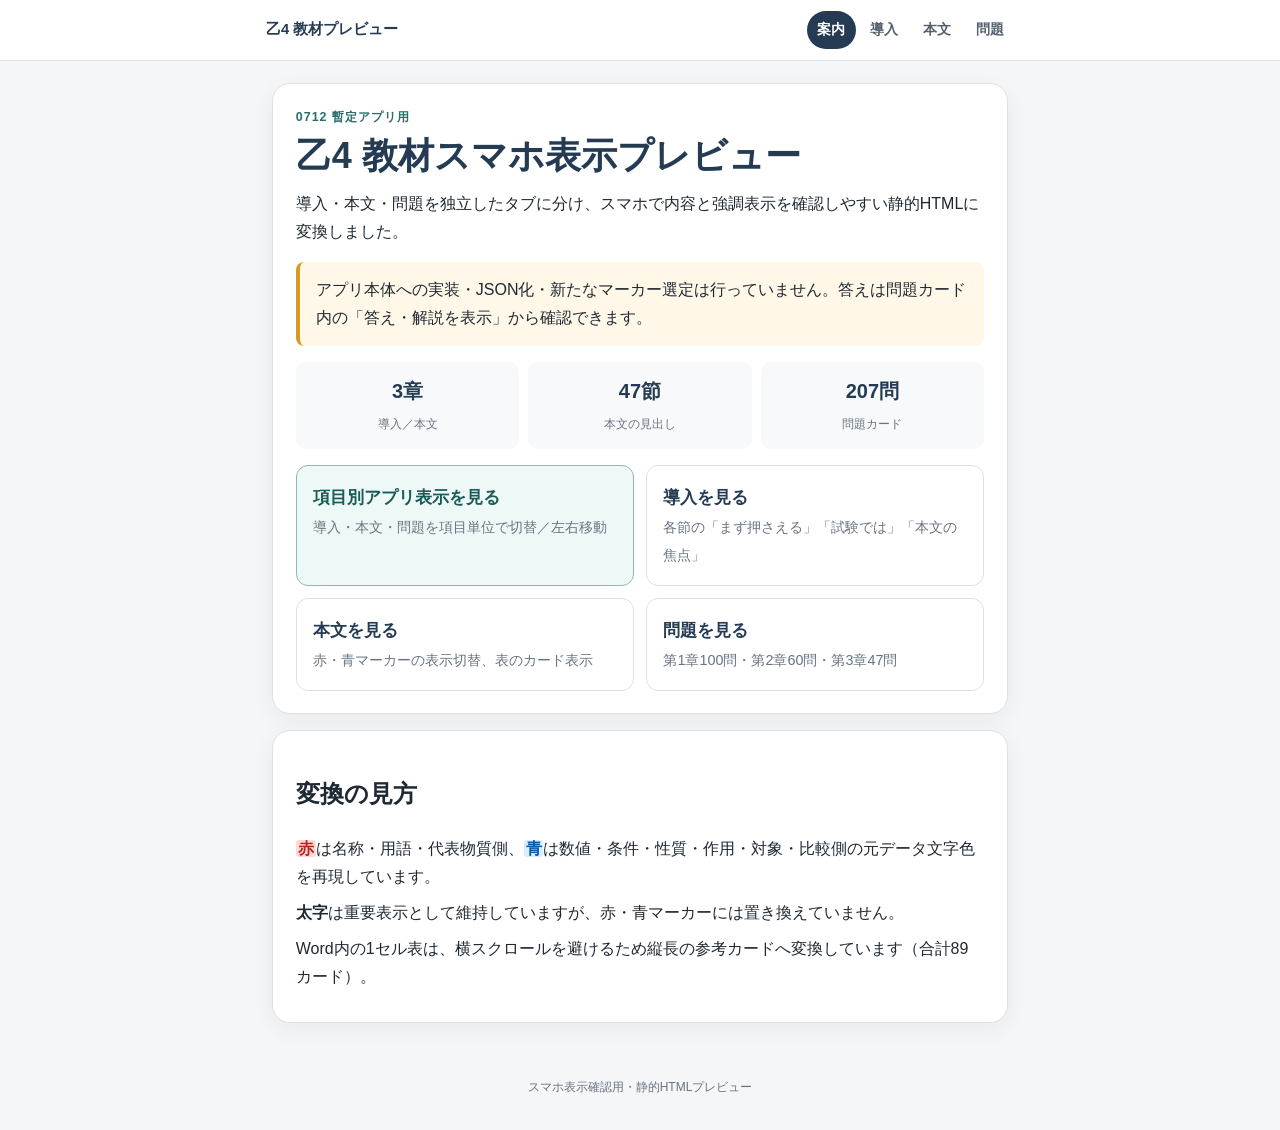
==== index.html @ a7a2499e "0713new2" ====
<!doctype html>
<html lang="ja"><head><meta charset="utf-8"><meta name="viewport" content="width=device-width, initial-scale=1">
<meta name="description" content="乙4暗記アプリ用教材のスマホ表示確認用静的HTML">
<title>乙4教材スマホ表示プレビュー</title><link rel="stylesheet" href="assets/style.css"></head>
<body><header class="site-header" id="page-top">
      <div class="header-inner">
        <a class="brand" href="index.html">乙4 教材プレビュー</a>
        <nav aria-label="ページ切替">
          <a href="index.html" class="active">案内</a><a href="intro.html">導入</a><a href="text.html">本文</a><a href="questions.html">問題</a></nav>
      </div>
    </header><main class="page"><section class="hero">
      <p class="eyebrow">0712 暫定アプリ用</p><h1>乙4 教材スマホ表示プレビュー</h1>
      <p>導入・本文・問題を独立したタブに分け、スマホで内容と強調表示を確認しやすい静的HTMLに変換しました。</p>
      <div class="notice">アプリ本体への実装・JSON化・新たなマーカー選定は行っていません。答えは問題カード内の「答え・解説を表示」から確認できます。</div>
      <div class="summary-grid"><div class="summary"><b>3章</b><span>導入／本文</span></div><div class="summary"><b>47節</b><span>本文の見出し</span></div><div class="summary"><b>207問</b><span>問題カード</span></div></div>
      <div class="link-grid"><a href="app.html" class="page-link page-link-primary"><strong>項目別アプリ表示を見る</strong><span>導入・本文・問題を項目単位で切替／左右移動</span></a><a href="intro.html" class="page-link"><strong>導入を見る</strong><span>各節の「まず押さえる」「試験では」「本文の焦点」</span></a><a href="text.html" class="page-link"><strong>本文を見る</strong><span>赤・青マーカーの表示切替、表のカード表示</span></a><a href="questions.html" class="page-link"><strong>問題を見る</strong><span>第1章100問・第2章60問・第3章47問</span></a></div>
    </section>
    <section class="hero"><h2>変換の見方</h2><p><span class="marker-red">赤</span>は名称・用語・代表物質側、<span class="marker-blue">青</span>は数値・条件・性質・作用・対象・比較側の元データ文字色を再現しています。</p><p><strong>太字</strong>は重要表示として維持していますが、赤・青マーカーには置き換えていません。</p><p>Word内の1セル表は、横スクロールを避けるため縦長の参考カードへ変換しています（合計89カード）。</p></section></main>
<footer class="site-footer">スマホ表示確認用・静的HTMLプレビュー</footer>
<script>
document.querySelectorAll('[data-marker]').forEach(function(button){
  button.addEventListener('click', function(){
    var kind = button.dataset.marker;
    var hidden = document.body.classList.toggle('hide-' + kind);
    button.setAttribute('aria-pressed', String(!hidden));
    button.textContent = (kind === 'red' ? '赤マーカー ' : '青マーカー ') + (hidden ? 'OFF' : 'ON');
  });
});
</script></body></html>
---- assets/style.css ----
:root{--ink:#1f2933;--muted:#687482;--line:#dce2e8;--paper:#fff;--canvas:#f4f6f8;--navy:#243b53;--teal:#2a6f6b;--soft-blue:#eef5fb;--soft-amber:#fff8e8;--red:#b3261e;--blue:#0759a6}
*{box-sizing:border-box}html{scroll-behavior:smooth}body{margin:0;background:var(--canvas);color:var(--ink);font-family:-apple-system,BlinkMacSystemFont,"Segoe UI","Noto Sans JP","Hiragino Kaku Gothic ProN",Meiryo,sans-serif;font-size:16px;line-height:1.75;overflow-wrap:anywhere}
a{color:#235b86}.site-header{position:sticky;top:0;z-index:20;background:rgba(255,255,255,.96);border-bottom:1px solid var(--line);backdrop-filter:blur(8px)}.header-inner{max-width:780px;margin:auto;padding:.7rem 1rem;display:flex;align-items:center;justify-content:space-between;gap:.75rem}.brand{color:var(--navy);font-weight:800;text-decoration:none;font-size:.92rem}.site-header nav{display:flex;gap:.25rem}.site-header nav a{padding:.42rem .65rem;border-radius:999px;text-decoration:none;color:#52606d;font-size:.86rem;font-weight:700}.site-header nav a.active{background:var(--navy);color:white}
.page{width:min(100%,780px);margin:auto;padding:1rem}.hero,.chapter{background:var(--paper);border:1px solid var(--line);border-radius:18px;box-shadow:0 6px 22px rgba(31,41,51,.06)}.hero{padding:1.4rem;margin-bottom:1rem}.hero h1{font-size:clamp(1.55rem,6vw,2.25rem);line-height:1.25;margin:.25rem 0 .75rem;color:var(--navy)}.hero p{margin:.5rem 0}.eyebrow{margin:0!important;color:var(--teal);font-size:.78rem;font-weight:800;letter-spacing:.08em}.notice{padding:.9rem 1rem;background:var(--soft-amber);border-left:4px solid #d89b21;border-radius:8px;margin:1rem 0}.link-grid{display:grid;gap:.8rem;margin-top:1rem}.page-link{display:block;padding:1rem;border:1px solid var(--line);border-radius:12px;text-decoration:none;background:white;color:var(--ink)}.page-link strong{display:block;color:var(--navy);font-size:1.08rem}.page-link span{color:var(--muted);font-size:.9rem}.summary-grid{display:grid;grid-template-columns:repeat(3,1fr);gap:.55rem;margin-top:1rem}.summary{padding:.75rem .4rem;text-align:center;background:#f7f9fb;border-radius:10px}.summary b{display:block;font-size:1.25rem;color:var(--navy)}.summary span{font-size:.76rem;color:var(--muted)}
.jump-nav,.marker-controls{width:min(100%,780px);margin:.75rem auto 0;padding:0 1rem;display:flex;gap:.5rem;overflow-x:auto;scrollbar-width:none}.jump-nav a,.marker-controls button{flex:0 0 auto;background:white;border:1px solid var(--line);border-radius:999px;padding:.5rem .75rem;color:var(--navy);font:inherit;font-size:.85rem;font-weight:700;text-decoration:none}.marker-controls button{cursor:pointer}.chapter{padding:1.05rem;margin-bottom:1rem}.chapter-header{padding:.35rem .2rem 1rem;border-bottom:1px solid var(--line)}.chapter-header h2{font-size:1.35rem;line-height:1.35;margin:.25rem 0;color:var(--navy)}.source-note{color:var(--muted);font-size:.76rem;margin:.35rem 0 0}.chapter-subtitle{font-size:.84rem;color:var(--muted);margin:.7rem .2rem}.lesson-section,.question-section{padding-top:.35rem;scroll-margin-top:8.5rem}.lesson-section h3,.question-section>h3{font-size:1.16rem;line-height:1.45;color:var(--navy);margin:1.25rem 0 .7rem;padding-bottom:.45rem;border-bottom:2px solid #d9e6ef}.panel-label{display:inline-block;margin:0 0 .4rem!important;font-size:.75rem;font-weight:800;color:var(--teal);letter-spacing:.08em}.body-label{margin-top:.85rem!important}.intro-panel{background:var(--soft-blue);border-left:4px solid #7ba6c7;border-radius:10px;padding:.9rem 1rem;margin:.65rem 0}.intro-line{margin:.45rem 0}.body-paragraph{margin:.7rem 0}.key-points{padding-left:1.25rem;margin:.45rem 0 1rem}.key-points li{margin:.48rem 0;padding-left:.15rem}.reference-card{border:1px solid var(--line);border-radius:12px;background:#fbfcfd;padding:.8rem .95rem;margin:.7rem 0}.reference-card p{margin:.32rem 0}.reference-card p+p{padding-top:.35rem;border-top:1px dashed #dfe5ea}.marker-red{background:#ffd9d6;color:var(--red);font-weight:750;padding:0 .12em;border-radius:3px}.marker-blue{background:#dcecff;color:var(--blue);font-weight:750;padding:0 .12em;border-radius:3px}.hide-red .marker-red,.hide-blue .marker-blue{color:transparent;background:#c9ced4;border-radius:3px;user-select:none}.ink-teal{color:var(--teal)}.ink-navy{color:var(--navy)}.ink-muted{color:var(--muted)}
.question-card{border:1px solid var(--line);border-radius:14px;padding:1rem;margin:.8rem 0;background:#fff;scroll-margin-top:6rem}.question-label,.answer-label,.explanation-label{display:inline-block;font-size:.75rem;font-weight:800;letter-spacing:.08em}.question-label{color:var(--teal)}.question-text{font-weight:700;line-height:1.65;margin:.35rem 0 .7rem}.choices{padding-left:1.7rem;margin:.6rem 0}.choices li{padding:.32rem 0 .32rem .15rem}.answer-panel{margin-top:.8rem;border-top:1px solid var(--line);padding-top:.7rem}.answer-panel summary{cursor:pointer;color:#235b86;font-weight:800;padding:.35rem 0;list-style-position:inside}.answer-content{margin-top:.6rem;padding:.85rem;background:#f7f9fb;border-radius:10px}.answer-label{color:#226b3a}.explanation-label{color:#75530b;margin-top:.55rem}.answer-content p{margin:.25rem 0 .65rem}.answer-text{font-size:1.08rem;font-weight:800}.supplement{color:var(--muted)}.back-top{display:block;text-align:right;margin:1rem .25rem 0;font-size:.82rem}.site-footer{text-align:center;color:var(--muted);font-size:.75rem;padding:1rem 1rem 2rem}
@media(min-width:600px){.page{padding:1.4rem}.chapter{padding:1.5rem}.link-grid{grid-template-columns:1fr 1fr}.chapter-header h2{font-size:1.55rem}}
@media(max-width:520px){.header-inner{align-items:stretch;flex-direction:column;gap:.35rem}.brand{text-align:center}.site-header nav{justify-content:center}.site-header nav a{flex:1;text-align:center;padding:.38rem .25rem}}
@media(max-width:390px){body{font-size:15px}.brand{font-size:.82rem}.site-header nav a{padding:.4rem .52rem}.summary-grid{grid-template-columns:1fr}.summary{display:flex;align-items:center;justify-content:center;gap:.5rem}.summary b{font-size:1rem}.chapter{padding:.9rem}.page{padding:.75rem}}
@media print{.site-header,.jump-nav,.marker-controls,.site-footer,.back-top{display:none}.page{width:100%;max-width:none}.chapter{box-shadow:none;break-after:page}}

/* 項目別アプリ表示 */
.page-link-primary{border-color:#8fb8b4;background:#eef8f6}.page-link-primary strong{color:#185c57}
.item-app-body{padding-bottom:6.2rem}.app-header{position:sticky;top:0;z-index:30;background:rgba(255,255,255,.97);border-bottom:1px solid var(--line);backdrop-filter:blur(8px)}.app-header-row{width:min(100%,780px);margin:auto;padding:.65rem 1rem .45rem;display:grid;grid-template-columns:1fr auto 1fr;align-items:center}.app-header-row>strong{font-size:.92rem;color:var(--navy);text-align:center}.app-home{font-size:.86rem;font-weight:700;text-decoration:none}.app-spacer{display:block}.item-picker-row{width:min(100%,780px);margin:auto;padding:0 1rem .55rem;display:grid;grid-template-columns:auto 1fr;align-items:center;gap:.55rem}.item-picker-row label{font-size:.76rem;font-weight:800;color:var(--muted)}.item-picker-row select{width:100%;min-width:0;padding:.48rem 2rem .48rem .7rem;border:1px solid var(--line);border-radius:9px;background:white;color:var(--ink);font:inherit;font-size:.86rem}.content-tabs{width:min(100%,780px);margin:auto;padding:0 1rem;display:grid;grid-template-columns:repeat(3,1fr);gap:.35rem}.content-tabs button{border:0;border-bottom:3px solid transparent;background:transparent;padding:.55rem .3rem;color:var(--muted);font:inherit;font-weight:800}.content-tabs button[aria-selected="true"]{border-bottom-color:var(--teal);color:var(--teal)}.app-marker-controls{margin-top:.6rem}.item-app{width:min(100%,780px);margin:auto;padding:.75rem 1rem;touch-action:pan-y}.item-screen{background:white;border:1px solid var(--line);border-radius:16px;box-shadow:0 6px 22px rgba(31,41,51,.06);padding:1rem}.item-screen[hidden],.item-panel[hidden]{display:none}.item-heading{border-bottom:1px solid var(--line);padding-bottom:.7rem;margin-bottom:.85rem}.item-heading h1{font-size:1.35rem;line-height:1.4;color:var(--navy);margin:.18rem 0}.item-chapter{font-size:.76rem;font-weight:750;color:var(--teal);margin:0}.item-panel>.intro-panel{margin:0}.item-panel[data-panel="body"]>.body-label{margin-top:0!important}.item-panel[data-panel="questions"]>.question-card:first-child{margin-top:0}.item-panel[data-panel="questions"]>.question-card:last-child{margin-bottom:0}.item-pager{position:fixed;z-index:35;left:50%;bottom:0;transform:translateX(-50%);width:min(100%,780px);display:grid;grid-template-columns:1fr auto 1fr;align-items:stretch;gap:.45rem;padding:.55rem max(1rem,env(safe-area-inset-right)) calc(.55rem + env(safe-area-inset-bottom)) max(1rem,env(safe-area-inset-left));background:rgba(255,255,255,.98);border-top:1px solid var(--line);box-shadow:0 -5px 18px rgba(31,41,51,.08)}.item-pager button{min-width:0;border:1px solid var(--line);border-radius:10px;background:white;color:var(--navy);padding:.5rem .55rem;display:flex;align-items:center;gap:.45rem;font:inherit;text-align:left}.item-pager button:last-child{text-align:right;justify-content:flex-end}.item-pager button:disabled{opacity:.38}.item-pager button span:nth-child(2),.item-pager button span:first-child:not(:last-child){min-width:0}.item-pager small,.item-pager b{display:block}.item-pager small{font-size:.65rem;color:var(--muted)}.item-pager b{font-size:.74rem;white-space:nowrap;overflow:hidden;text-overflow:ellipsis;max-width:13rem}.global-progress{align-self:center;font-size:.72rem;font-weight:800;color:var(--muted);white-space:nowrap}
@media(max-width:390px){.item-app{padding:.6rem .7rem}.item-screen{padding:.85rem}.item-heading h1{font-size:1.2rem}.item-pager{padding-left:.7rem;padding-right:.7rem}.item-pager b{max-width:8rem}.app-header-row,.item-picker-row,.content-tabs{padding-left:.7rem;padding-right:.7rem}}
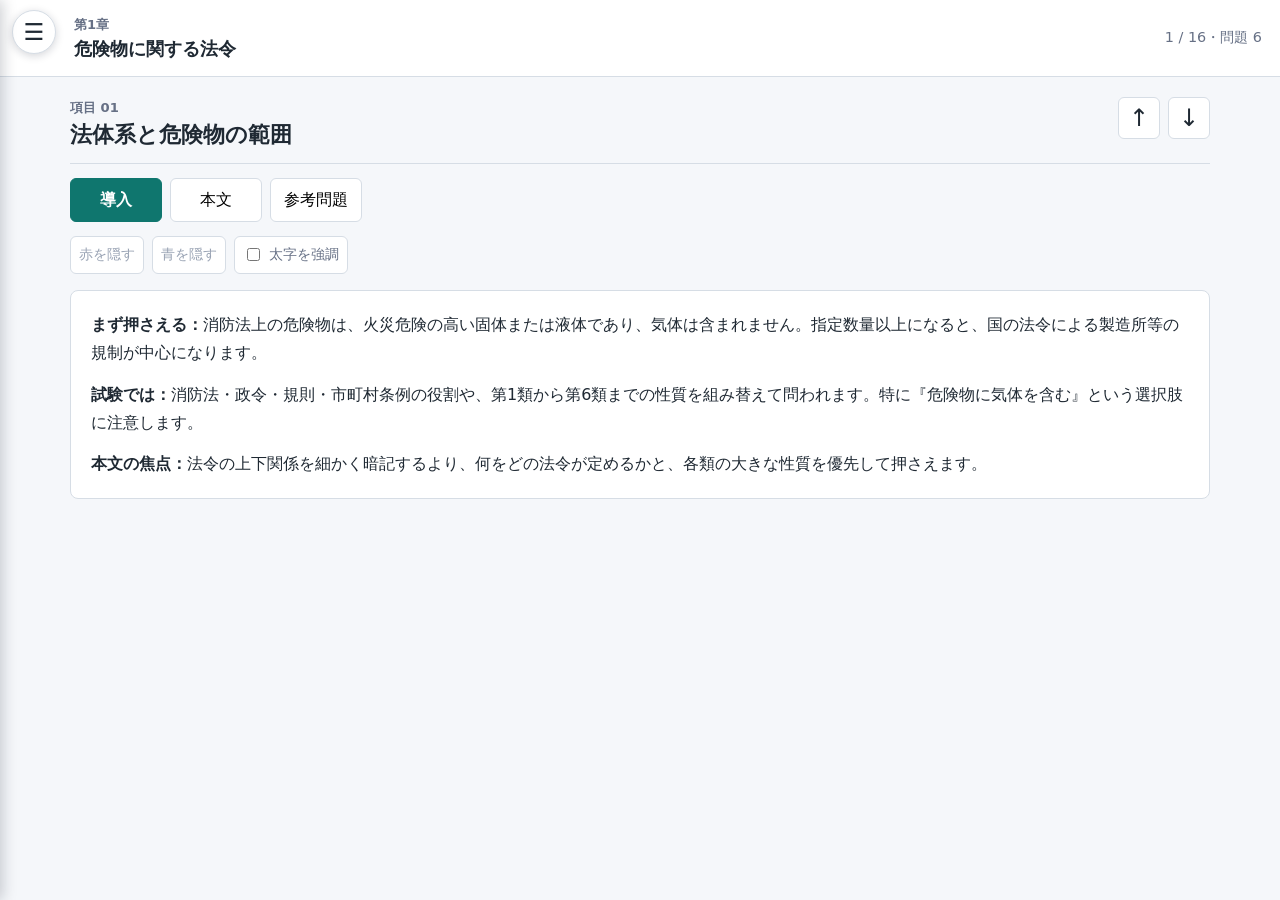
==== commit 461a069f: "0713new3" ====
--- a/index.html
+++ b/index.html
@@ -1,29 +1,67 @@
 <!doctype html>
-<html lang="ja"><head><meta charset="utf-8"><meta name="viewport" content="width=device-width, initial-scale=1">
-<meta name="description" content="乙4暗記アプリ用教材のスマホ表示確認用静的HTML">
-<title>乙4教材スマホ表示プレビュー</title><link rel="stylesheet" href="assets/style.css"></head>
-<body><header class="site-header" id="page-top">
-      <div class="header-inner">
-        <a class="brand" href="index.html">乙4 教材プレビュー</a>
-        <nav aria-label="ページ切替">
-          <a href="index.html" class="active">案内</a><a href="intro.html">導入</a><a href="text.html">本文</a><a href="questions.html">問題</a></nav>
+<html lang="ja">
+  <head>
+    <meta charset="utf-8" />
+    <meta name="viewport" content="width=device-width, initial-scale=1" />
+    <title>0712暫定アプリ用 統合HTMLプレビュー</title>
+    <link rel="stylesheet" href="style.css" />
+  </head>
+  <body>
+    <button id="menuButton" class="menu-button" type="button" aria-label="メニューを開く" aria-expanded="false">
+      ☰
+    </button>
+
+    <div id="menuOverlay" class="menu-overlay" hidden></div>
+
+    <aside id="sideMenu" class="side-menu" aria-hidden="true">
+      <div class="side-menu-header">
+        <h2>章・項目</h2>
+        <button id="menuCloseButton" type="button" aria-label="メニューを閉じる">×</button>
       </div>
-    </header><main class="page"><section class="hero">
-      <p class="eyebrow">0712 暫定アプリ用</p><h1>乙4 教材スマホ表示プレビュー</h1>
-      <p>導入・本文・問題を独立したタブに分け、スマホで内容と強調表示を確認しやすい静的HTMLに変換しました。</p>
-      <div class="notice">アプリ本体への実装・JSON化・新たなマーカー選定は行っていません。答えは問題カード内の「答え・解説を表示」から確認できます。</div>
-      <div class="summary-grid"><div class="summary"><b>3章</b><span>導入／本文</span></div><div class="summary"><b>47節</b><span>本文の見出し</span></div><div class="summary"><b>207問</b><span>問題カード</span></div></div>
-      <div class="link-grid"><a href="app.html" class="page-link page-link-primary"><strong>項目別アプリ表示を見る</strong><span>導入・本文・問題を項目単位で切替／左右移動</span></a><a href="intro.html" class="page-link"><strong>導入を見る</strong><span>各節の「まず押さえる」「試験では」「本文の焦点」</span></a><a href="text.html" class="page-link"><strong>本文を見る</strong><span>赤・青マーカーの表示切替、表のカード表示</span></a><a href="questions.html" class="page-link"><strong>問題を見る</strong><span>第1章100問・第2章60問・第3章47問</span></a></div>
-    </section>
-    <section class="hero"><h2>変換の見方</h2><p><span class="marker-red">赤</span>は名称・用語・代表物質側、<span class="marker-blue">青</span>は数値・条件・性質・作用・対象・比較側の元データ文字色を再現しています。</p><p><strong>太字</strong>は重要表示として維持していますが、赤・青マーカーには置き換えていません。</p><p>Word内の1セル表は、横スクロールを避けるため縦長の参考カードへ変換しています（合計89カード）。</p></section></main>
-<footer class="site-footer">スマホ表示確認用・静的HTMLプレビュー</footer>
-<script>
-document.querySelectorAll('[data-marker]').forEach(function(button){
-  button.addEventListener('click', function(){
-    var kind = button.dataset.marker;
-    var hidden = document.body.classList.toggle('hide-' + kind);
-    button.setAttribute('aria-pressed', String(!hidden));
-    button.textContent = (kind === 'red' ? '赤マーカー ' : '青マーカー ') + (hidden ? 'OFF' : 'ON');
-  });
-});
-</script></body></html>+      <nav id="chapterItemNav" class="chapter-item-nav" aria-label="章・項目一覧"></nav>
+    </aside>
+
+    <header class="topbar">
+      <div class="title-block">
+        <p class="chapter" id="chapterLabel">章を読み込み中</p>
+        <h1 id="chapterTitle">乙4マーカー</h1>
+      </div>
+      <div class="counter" id="counter"></div>
+    </header>
+
+    <main class="layout">
+      <section class="reader">
+        <div class="reader-head">
+          <div>
+            <p class="item-no" id="itemNo"></p>
+            <h2 id="itemTitle"></h2>
+          </div>
+          <div class="pager">
+            <button type="button" id="prevBtn" title="前の項目" aria-label="前の項目へ">↑</button>
+            <button type="button" id="nextBtn" title="次の項目" aria-label="次の項目へ">↓</button>
+          </div>
+        </div>
+
+        <div class="tabs" role="tablist" aria-label="表示切替">
+          <button type="button" class="active" data-tab="intro">導入</button>
+          <button type="button" data-tab="body">本文</button>
+          <button type="button" data-tab="questions">参考問題</button>
+        </div>
+
+        <div class="tools" aria-label="マーカー操作">
+          <button type="button" id="redMarkerToggle">赤を隠す</button>
+          <button type="button" id="blueMarkerToggle">青を隠す</button>
+          <label><input type="checkbox" id="boostBold" /> 太字を強調</label>
+        </div>
+
+        <article id="content" class="content" aria-live="polite"></article>
+      </section>
+    </main>
+
+    <script src="data/chapters.js"></script>
+    <script src="data/chapter1_law_items.js"></script>
+    <script src="data/chapter2_physics_chemistry_items.js"></script>
+    <script src="data/chapter3_properties_items.js"></script>
+    <script src="script.js"></script>
+  </body>
+</html>
--- a/style.css
+++ b/style.css
@@ -0,0 +1,455 @@
+:root {
+  color-scheme: light;
+  --ink: #1f2933;
+  --muted: #667085;
+  --line: #d6dde5;
+  --soft: #f5f7fa;
+  --paper: #ffffff;
+  --accent: #0f766e;
+  --accent-dark: #0b5d56;
+  --red: #b42318;
+  --blue: #0866a8;
+  --focus: #f6c344;
+}
+
+* {
+  box-sizing: border-box;
+}
+
+body {
+  margin: 0;
+  background: var(--soft);
+  color: var(--ink);
+  font-family: system-ui, -apple-system, BlinkMacSystemFont, "Segoe UI", sans-serif;
+  line-height: 1.75;
+}
+
+body.menu-open {
+  overflow: hidden;
+}
+
+button,
+input {
+  font: inherit;
+}
+
+button {
+  touch-action: manipulation;
+}
+
+.topbar {
+  position: sticky;
+  top: 0;
+  z-index: 5;
+  display: grid;
+  grid-template-columns: minmax(180px, 1fr) auto;
+  gap: 14px;
+  align-items: center;
+  padding: 14px 18px 14px 74px;
+  background: var(--paper);
+  border-bottom: 1px solid var(--line);
+}
+
+.chapter,
+.item-no {
+  margin: 0;
+  color: var(--muted);
+  font-size: 0.82rem;
+  font-weight: 700;
+}
+
+h1,
+h2 {
+  margin: 0;
+  letter-spacing: 0;
+  line-height: 1.35;
+}
+
+h1 {
+  font-size: 1.15rem;
+}
+
+h2 {
+  font-size: 1.35rem;
+}
+
+.tabs button,
+.tools button,
+.tools label {
+  min-height: 38px;
+  border: 1px solid var(--line);
+  border-radius: 6px;
+  background: var(--paper);
+}
+
+.counter {
+  flex: 0 0 auto;
+  color: var(--muted);
+  font-size: 0.9rem;
+  text-align: right;
+}
+
+.layout {
+  max-width: 1180px;
+  margin: 0 auto;
+}
+
+.reader {
+  min-width: 0;
+  padding: 20px;
+}
+
+.menu-button {
+  position: fixed;
+  top: 10px;
+  left: 12px;
+  z-index: 1001;
+  width: 44px;
+  height: 44px;
+  border: 1px solid var(--line);
+  border-radius: 999px;
+  background: var(--paper);
+  box-shadow: 0 2px 8px rgba(15, 23, 42, 0.18);
+  color: var(--ink);
+  font-size: 1.45rem;
+  line-height: 1;
+  cursor: pointer;
+}
+
+.menu-overlay {
+  position: fixed;
+  inset: 0;
+  z-index: 1000;
+  background: rgba(15, 23, 42, 0.35);
+}
+
+.side-menu {
+  position: fixed;
+  top: 0;
+  left: 0;
+  z-index: 1002;
+  width: min(84vw, 340px);
+  height: 100vh;
+  background: var(--paper);
+  box-shadow: 2px 0 14px rgba(15, 23, 42, 0.22);
+  transform: translateX(-100%);
+  transition: transform 0.2s ease;
+  overflow-y: auto;
+}
+
+.side-menu.open {
+  transform: translateX(0);
+}
+
+.side-menu-header {
+  position: sticky;
+  top: 0;
+  z-index: 1;
+  display: flex;
+  align-items: center;
+  justify-content: space-between;
+  gap: 12px;
+  padding: 14px 14px 12px;
+  border-bottom: 1px solid var(--line);
+  background: var(--paper);
+}
+
+.side-menu-header h2 {
+  font-size: 1rem;
+}
+
+.side-menu-header button {
+  width: 38px;
+  height: 38px;
+  border: 1px solid var(--line);
+  border-radius: 6px;
+  background: var(--paper);
+  cursor: pointer;
+  font-size: 1.25rem;
+  line-height: 1;
+}
+
+.chapter-item-nav {
+  padding: 12px;
+}
+
+.nav-chapter {
+  margin-bottom: 18px;
+}
+
+.nav-chapter h3 {
+  margin: 0 0 8px;
+  color: var(--muted);
+  font-size: 0.88rem;
+  line-height: 1.45;
+}
+
+.nav-items {
+  display: grid;
+  gap: 4px;
+}
+
+.nav-item {
+  display: grid;
+  grid-template-columns: 2.1em minmax(0, 1fr);
+  gap: 6px;
+  width: 100%;
+  min-height: 38px;
+  padding: 8px 10px;
+  border: 1px solid transparent;
+  border-radius: 6px;
+  background: transparent;
+  color: var(--ink);
+  text-align: left;
+  cursor: pointer;
+}
+
+.nav-item.active {
+  background: #eefaf7;
+  border-color: var(--accent);
+  color: var(--accent-dark);
+  font-weight: 700;
+}
+
+.nav-item-no {
+  color: var(--muted);
+  font-variant-numeric: tabular-nums;
+}
+
+.reader-head {
+  display: flex;
+  justify-content: space-between;
+  gap: 16px;
+  align-items: start;
+  padding-bottom: 14px;
+  border-bottom: 1px solid var(--line);
+}
+
+.pager {
+  display: flex;
+  gap: 8px;
+}
+
+.pager button {
+  width: 42px;
+  height: 42px;
+  border: 1px solid var(--line);
+  border-radius: 6px;
+  background: var(--paper);
+  color: var(--ink);
+  font-size: 1.5rem;
+  line-height: 1;
+  cursor: pointer;
+}
+
+.tabs,
+.tools {
+  display: flex;
+  flex-wrap: wrap;
+  gap: 8px;
+  margin-top: 14px;
+}
+
+.tabs button {
+  min-width: 92px;
+  padding: 7px 12px;
+  cursor: pointer;
+}
+
+.tabs button.active {
+  border-color: var(--accent);
+  background: var(--accent);
+  color: #fff;
+  font-weight: 700;
+}
+
+.tools {
+  color: var(--muted);
+  font-size: 0.9rem;
+}
+
+.tools label,
+.tools button {
+  display: inline-flex;
+  align-items: center;
+  gap: 6px;
+  padding: 3px 8px;
+}
+
+.tools button {
+  cursor: pointer;
+}
+
+.tools button:disabled {
+  color: #98a2b3;
+  cursor: default;
+}
+
+.content {
+  margin-top: 16px;
+  padding: 20px;
+  border: 1px solid var(--line);
+  border-radius: 8px;
+  background: var(--paper);
+}
+
+.content p {
+  margin: 0 0 0.85rem;
+}
+
+.content p:last-child {
+  margin-bottom: 0;
+}
+
+.body-subheading {
+  font-weight: 700;
+  margin-top: 1.1em;
+  margin-bottom: 0.35em;
+  line-height: 1.6;
+}
+
+.content table {
+  width: 100%;
+  margin: 0 0 1rem;
+  border-collapse: collapse;
+  font-size: 0.94rem;
+}
+
+.content th,
+.content td {
+  padding: 8px 10px;
+  border: 1px solid var(--line);
+  vertical-align: middle;
+}
+
+.content th {
+  background: #eef2f6;
+  text-align: left;
+}
+
+.marker {
+  border-radius: 4px;
+  cursor: pointer;
+  padding: 0 0.16em;
+  text-decoration-thickness: 1px;
+  transition: background-color 0.15s ease, color 0.15s ease;
+}
+
+.marker:focus-visible {
+  outline: 2px solid var(--accent);
+  outline-offset: 2px;
+}
+
+.red {
+  color: var(--red);
+}
+
+.blue {
+  color: var(--blue);
+}
+
+.marker-red.marker-off {
+  background: transparent;
+  color: var(--red);
+}
+
+.marker-red.marker-on {
+  background: #e60033;
+  color: transparent;
+  text-shadow: none;
+}
+
+.marker-blue.marker-off {
+  background: transparent;
+  color: var(--blue);
+}
+
+.marker-blue.marker-on {
+  background: #2563eb;
+  color: transparent;
+  text-shadow: none;
+}
+
+.boost-bold strong {
+  background: #fff2bf;
+  color: #111827;
+  padding: 0 0.08em;
+}
+
+.question {
+  padding: 14px 0;
+  border-top: 1px solid var(--line);
+}
+
+.question:first-child {
+  border-top: 0;
+  padding-top: 0;
+}
+
+.question h3 {
+  margin: 0 0 8px;
+  font-size: 1.05rem;
+}
+
+.choices {
+  margin: 10px 0;
+  padding-left: 1.4rem;
+}
+
+.choices li {
+  margin: 0.25rem 0;
+}
+
+.answer-toggle {
+  min-height: 38px;
+  margin-top: 4px;
+  padding: 7px 12px;
+  border: 1px solid var(--accent);
+  border-radius: 6px;
+  background: #eefaf7;
+  color: var(--accent-dark);
+  cursor: pointer;
+  font-weight: 700;
+}
+
+.answer {
+  display: block;
+  margin-top: 12px;
+  padding: 12px;
+  border-left: 4px solid var(--focus);
+  background: #fff8df;
+}
+
+.answer[hidden] {
+  display: none;
+}
+
+.empty {
+  color: var(--muted);
+}
+
+@media (max-width: 860px) {
+  .topbar {
+    grid-template-columns: 1fr;
+    align-items: start;
+    padding: 12px 12px 12px 68px;
+  }
+
+  .counter {
+    text-align: left;
+  }
+}
+
+@media (max-width: 760px) {
+  .reader {
+    padding: 14px 12px;
+  }
+
+  .reader-head {
+    align-items: center;
+  }
+
+  .content {
+    padding: 14px;
+  }
+}
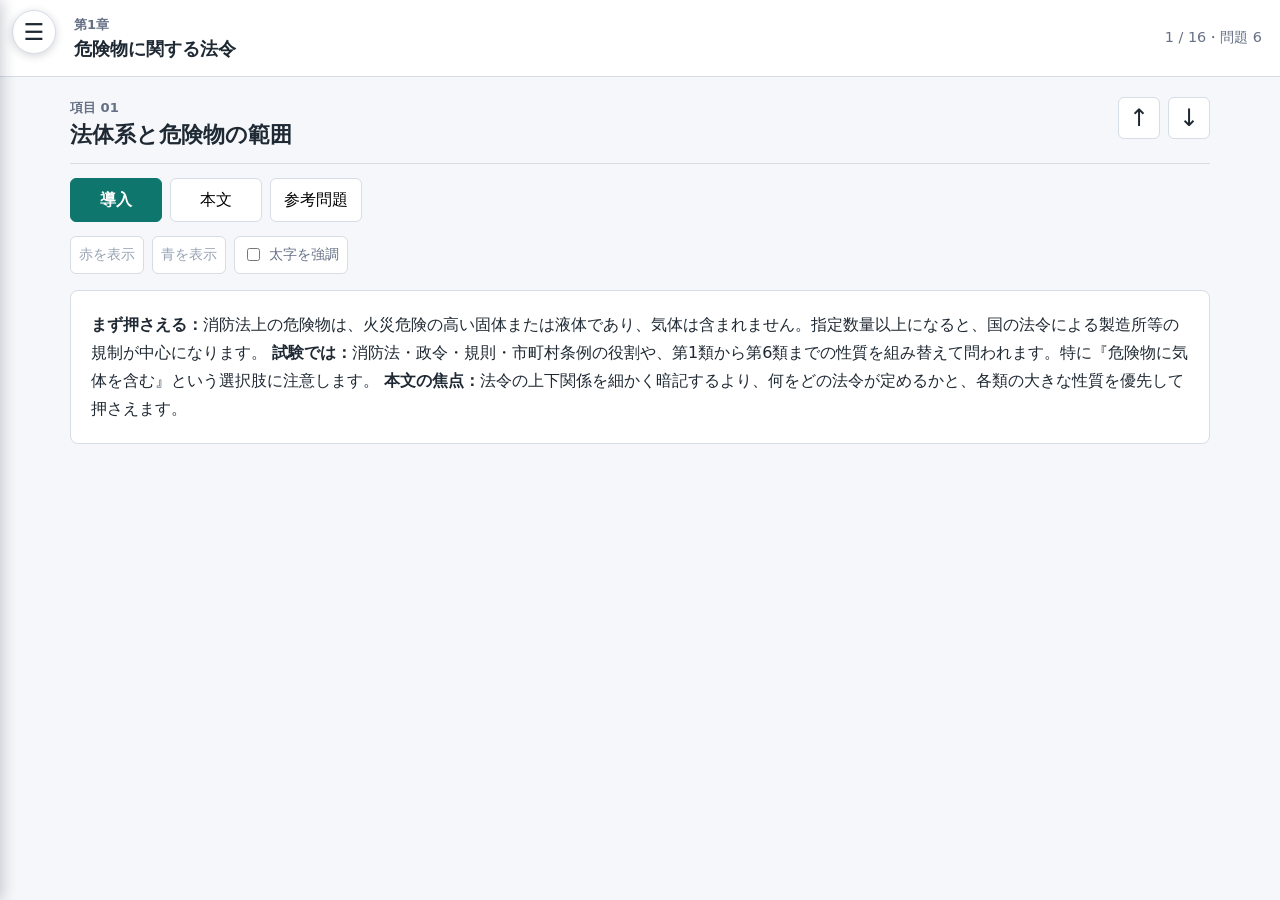
==== commit 237c5ac3: "0801html化2" ====
--- a/index.html
+++ b/index.html
@@ -3,61 +3,26 @@
   <head>
     <meta charset="utf-8" />
     <meta name="viewport" content="width=device-width, initial-scale=1" />
-    <title>0712暫定アプリ用 統合HTMLプレビュー</title>
+    <title>乙4マーカー 統合HTMLプレビュー（0801 章間の統一）</title>
     <link rel="stylesheet" href="style.css" />
   </head>
   <body>
-    <button id="menuButton" class="menu-button" type="button" aria-label="メニューを開く" aria-expanded="false">
-      ☰
-    </button>
-
+    <button id="menuButton" class="menu-button" type="button" aria-label="メニューを開く" aria-expanded="false">☰</button>
     <div id="menuOverlay" class="menu-overlay" hidden></div>
-
     <aside id="sideMenu" class="side-menu" aria-hidden="true">
-      <div class="side-menu-header">
-        <h2>章・項目</h2>
-        <button id="menuCloseButton" type="button" aria-label="メニューを閉じる">×</button>
-      </div>
+      <div class="side-menu-header"><h2>章・項目</h2><button id="menuCloseButton" type="button" aria-label="メニューを閉じる">×</button></div>
       <nav id="chapterItemNav" class="chapter-item-nav" aria-label="章・項目一覧"></nav>
     </aside>
-
     <header class="topbar">
-      <div class="title-block">
-        <p class="chapter" id="chapterLabel">章を読み込み中</p>
-        <h1 id="chapterTitle">乙4マーカー</h1>
-      </div>
+      <div class="title-block"><p class="chapter" id="chapterLabel">章を読み込み中</p><h1 id="chapterTitle">乙4マーカー</h1></div>
       <div class="counter" id="counter"></div>
     </header>
-
-    <main class="layout">
-      <section class="reader">
-        <div class="reader-head">
-          <div>
-            <p class="item-no" id="itemNo"></p>
-            <h2 id="itemTitle"></h2>
-          </div>
-          <div class="pager">
-            <button type="button" id="prevBtn" title="前の項目" aria-label="前の項目へ">↑</button>
-            <button type="button" id="nextBtn" title="次の項目" aria-label="次の項目へ">↓</button>
-          </div>
-        </div>
-
-        <div class="tabs" role="tablist" aria-label="表示切替">
-          <button type="button" class="active" data-tab="intro">導入</button>
-          <button type="button" data-tab="body">本文</button>
-          <button type="button" data-tab="questions">参考問題</button>
-        </div>
-
-        <div class="tools" aria-label="マーカー操作">
-          <button type="button" id="redMarkerToggle">赤を隠す</button>
-          <button type="button" id="blueMarkerToggle">青を隠す</button>
-          <label><input type="checkbox" id="boostBold" /> 太字を強調</label>
-        </div>
-
-        <article id="content" class="content" aria-live="polite"></article>
-      </section>
-    </main>
-
+    <main class="layout"><section class="reader">
+      <div class="reader-head"><div><p class="item-no" id="itemNo"></p><h2 id="itemTitle"></h2></div><div class="pager"><button type="button" id="prevBtn" title="前の項目" aria-label="前の項目へ">↑</button><button type="button" id="nextBtn" title="次の項目" aria-label="次の項目へ">↓</button></div></div>
+      <div class="tabs" role="tablist" aria-label="表示切替"><button type="button" class="active" data-tab="intro">導入</button><button type="button" data-tab="body">本文</button><button type="button" data-tab="questions">参考問題</button></div>
+      <div class="tools" aria-label="マーカー操作"><button type="button" id="redMarkerToggle">赤を隠す</button><button type="button" id="blueMarkerToggle">青を隠す</button><label><input type="checkbox" id="boostBold" /> 太字を強調</label></div>
+      <article id="content" class="content" aria-live="polite"></article>
+    </section></main>
     <script src="data/chapters.js"></script>
     <script src="data/chapter1_law_items.js"></script>
     <script src="data/chapter2_physics_chemistry_items.js"></script>
--- a/style.css
+++ b/style.css
@@ -1,455 +1,12 @@
-:root {
-  color-scheme: light;
-  --ink: #1f2933;
-  --muted: #667085;
-  --line: #d6dde5;
-  --soft: #f5f7fa;
-  --paper: #ffffff;
-  --accent: #0f766e;
-  --accent-dark: #0b5d56;
-  --red: #b42318;
-  --blue: #0866a8;
-  --focus: #f6c344;
-}
-
-* {
-  box-sizing: border-box;
-}
-
-body {
-  margin: 0;
-  background: var(--soft);
-  color: var(--ink);
-  font-family: system-ui, -apple-system, BlinkMacSystemFont, "Segoe UI", sans-serif;
-  line-height: 1.75;
-}
-
-body.menu-open {
-  overflow: hidden;
-}
-
-button,
-input {
-  font: inherit;
-}
-
-button {
-  touch-action: manipulation;
-}
-
-.topbar {
-  position: sticky;
-  top: 0;
-  z-index: 5;
-  display: grid;
-  grid-template-columns: minmax(180px, 1fr) auto;
-  gap: 14px;
-  align-items: center;
-  padding: 14px 18px 14px 74px;
-  background: var(--paper);
-  border-bottom: 1px solid var(--line);
-}
-
-.chapter,
-.item-no {
-  margin: 0;
-  color: var(--muted);
-  font-size: 0.82rem;
-  font-weight: 700;
-}
-
-h1,
-h2 {
-  margin: 0;
-  letter-spacing: 0;
-  line-height: 1.35;
-}
-
-h1 {
-  font-size: 1.15rem;
-}
-
-h2 {
-  font-size: 1.35rem;
-}
-
-.tabs button,
-.tools button,
-.tools label {
-  min-height: 38px;
-  border: 1px solid var(--line);
-  border-radius: 6px;
-  background: var(--paper);
-}
-
-.counter {
-  flex: 0 0 auto;
-  color: var(--muted);
-  font-size: 0.9rem;
-  text-align: right;
-}
-
-.layout {
-  max-width: 1180px;
-  margin: 0 auto;
-}
-
-.reader {
-  min-width: 0;
-  padding: 20px;
-}
-
-.menu-button {
-  position: fixed;
-  top: 10px;
-  left: 12px;
-  z-index: 1001;
-  width: 44px;
-  height: 44px;
-  border: 1px solid var(--line);
-  border-radius: 999px;
-  background: var(--paper);
-  box-shadow: 0 2px 8px rgba(15, 23, 42, 0.18);
-  color: var(--ink);
-  font-size: 1.45rem;
-  line-height: 1;
-  cursor: pointer;
-}
-
-.menu-overlay {
-  position: fixed;
-  inset: 0;
-  z-index: 1000;
-  background: rgba(15, 23, 42, 0.35);
-}
-
-.side-menu {
-  position: fixed;
-  top: 0;
-  left: 0;
-  z-index: 1002;
-  width: min(84vw, 340px);
-  height: 100vh;
-  background: var(--paper);
-  box-shadow: 2px 0 14px rgba(15, 23, 42, 0.22);
-  transform: translateX(-100%);
-  transition: transform 0.2s ease;
-  overflow-y: auto;
-}
-
-.side-menu.open {
-  transform: translateX(0);
-}
-
-.side-menu-header {
-  position: sticky;
-  top: 0;
-  z-index: 1;
-  display: flex;
-  align-items: center;
-  justify-content: space-between;
-  gap: 12px;
-  padding: 14px 14px 12px;
-  border-bottom: 1px solid var(--line);
-  background: var(--paper);
-}
-
-.side-menu-header h2 {
-  font-size: 1rem;
-}
-
-.side-menu-header button {
-  width: 38px;
-  height: 38px;
-  border: 1px solid var(--line);
-  border-radius: 6px;
-  background: var(--paper);
-  cursor: pointer;
-  font-size: 1.25rem;
-  line-height: 1;
-}
-
-.chapter-item-nav {
-  padding: 12px;
-}
-
-.nav-chapter {
-  margin-bottom: 18px;
-}
-
-.nav-chapter h3 {
-  margin: 0 0 8px;
-  color: var(--muted);
-  font-size: 0.88rem;
-  line-height: 1.45;
-}
-
-.nav-items {
-  display: grid;
-  gap: 4px;
-}
-
-.nav-item {
-  display: grid;
-  grid-template-columns: 2.1em minmax(0, 1fr);
-  gap: 6px;
-  width: 100%;
-  min-height: 38px;
-  padding: 8px 10px;
-  border: 1px solid transparent;
-  border-radius: 6px;
-  background: transparent;
-  color: var(--ink);
-  text-align: left;
-  cursor: pointer;
-}
-
-.nav-item.active {
-  background: #eefaf7;
-  border-color: var(--accent);
-  color: var(--accent-dark);
-  font-weight: 700;
-}
-
-.nav-item-no {
-  color: var(--muted);
-  font-variant-numeric: tabular-nums;
-}
-
-.reader-head {
-  display: flex;
-  justify-content: space-between;
-  gap: 16px;
-  align-items: start;
-  padding-bottom: 14px;
-  border-bottom: 1px solid var(--line);
-}
-
-.pager {
-  display: flex;
-  gap: 8px;
-}
-
-.pager button {
-  width: 42px;
-  height: 42px;
-  border: 1px solid var(--line);
-  border-radius: 6px;
-  background: var(--paper);
-  color: var(--ink);
-  font-size: 1.5rem;
-  line-height: 1;
-  cursor: pointer;
-}
-
-.tabs,
-.tools {
-  display: flex;
-  flex-wrap: wrap;
-  gap: 8px;
-  margin-top: 14px;
-}
-
-.tabs button {
-  min-width: 92px;
-  padding: 7px 12px;
-  cursor: pointer;
-}
-
-.tabs button.active {
-  border-color: var(--accent);
-  background: var(--accent);
-  color: #fff;
-  font-weight: 700;
-}
-
-.tools {
-  color: var(--muted);
-  font-size: 0.9rem;
-}
-
-.tools label,
-.tools button {
-  display: inline-flex;
-  align-items: center;
-  gap: 6px;
-  padding: 3px 8px;
-}
-
-.tools button {
-  cursor: pointer;
-}
-
-.tools button:disabled {
-  color: #98a2b3;
-  cursor: default;
-}
-
-.content {
-  margin-top: 16px;
-  padding: 20px;
-  border: 1px solid var(--line);
-  border-radius: 8px;
-  background: var(--paper);
-}
-
-.content p {
-  margin: 0 0 0.85rem;
-}
-
-.content p:last-child {
-  margin-bottom: 0;
-}
-
-.body-subheading {
-  font-weight: 700;
-  margin-top: 1.1em;
-  margin-bottom: 0.35em;
-  line-height: 1.6;
-}
-
-.content table {
-  width: 100%;
-  margin: 0 0 1rem;
-  border-collapse: collapse;
-  font-size: 0.94rem;
-}
-
-.content th,
-.content td {
-  padding: 8px 10px;
-  border: 1px solid var(--line);
-  vertical-align: middle;
-}
-
-.content th {
-  background: #eef2f6;
-  text-align: left;
-}
-
-.marker {
-  border-radius: 4px;
-  cursor: pointer;
-  padding: 0 0.16em;
-  text-decoration-thickness: 1px;
-  transition: background-color 0.15s ease, color 0.15s ease;
-}
-
-.marker:focus-visible {
-  outline: 2px solid var(--accent);
-  outline-offset: 2px;
-}
-
-.red {
-  color: var(--red);
-}
-
-.blue {
-  color: var(--blue);
-}
-
-.marker-red.marker-off {
-  background: transparent;
-  color: var(--red);
-}
-
-.marker-red.marker-on {
-  background: #e60033;
-  color: transparent;
-  text-shadow: none;
-}
-
-.marker-blue.marker-off {
-  background: transparent;
-  color: var(--blue);
-}
-
-.marker-blue.marker-on {
-  background: #2563eb;
-  color: transparent;
-  text-shadow: none;
-}
-
-.boost-bold strong {
-  background: #fff2bf;
-  color: #111827;
-  padding: 0 0.08em;
-}
-
-.question {
-  padding: 14px 0;
-  border-top: 1px solid var(--line);
-}
-
-.question:first-child {
-  border-top: 0;
-  padding-top: 0;
-}
-
-.question h3 {
-  margin: 0 0 8px;
-  font-size: 1.05rem;
-}
-
-.choices {
-  margin: 10px 0;
-  padding-left: 1.4rem;
-}
-
-.choices li {
-  margin: 0.25rem 0;
-}
-
-.answer-toggle {
-  min-height: 38px;
-  margin-top: 4px;
-  padding: 7px 12px;
-  border: 1px solid var(--accent);
-  border-radius: 6px;
-  background: #eefaf7;
-  color: var(--accent-dark);
-  cursor: pointer;
-  font-weight: 700;
-}
-
-.answer {
-  display: block;
-  margin-top: 12px;
-  padding: 12px;
-  border-left: 4px solid var(--focus);
-  background: #fff8df;
-}
-
-.answer[hidden] {
-  display: none;
-}
-
-.empty {
-  color: var(--muted);
-}
-
-@media (max-width: 860px) {
-  .topbar {
-    grid-template-columns: 1fr;
-    align-items: start;
-    padding: 12px 12px 12px 68px;
-  }
-
-  .counter {
-    text-align: left;
-  }
-}
-
-@media (max-width: 760px) {
-  .reader {
-    padding: 14px 12px;
-  }
-
-  .reader-head {
-    align-items: center;
-  }
-
-  .content {
-    padding: 14px;
-  }
-}
+@charset "UTF-8";
+:root { color-scheme: light; --ink:#1f2933; --muted:#667085; --line:#d6dde5; --soft:#f5f7fa; --paper:#fff; --accent:#0f766e; --accent-dark:#0b5d56; --red:#b42318; --blue:#0866a8; --focus:#f6c344; }
+* { box-sizing:border-box; }
+body { margin:0; background:var(--soft); color:var(--ink); font-family:system-ui,-apple-system,BlinkMacSystemFont,"Segoe UI",sans-serif; line-height:1.75; }
+body.menu-open { overflow:hidden; } button,input { font:inherit; } button { touch-action:manipulation; }
+.topbar { position:sticky; top:0; z-index:5; display:grid; grid-template-columns:minmax(180px,1fr) auto; gap:14px; align-items:center; padding:14px 18px 14px 74px; background:var(--paper); border-bottom:1px solid var(--line); }
+.chapter,.item-no { margin:0; color:var(--muted); font-size:.82rem; font-weight:700; } h1,h2 { margin:0; line-height:1.35; } h1 { font-size:1.15rem; } h2 { font-size:1.35rem; } .counter { color:var(--muted); font-size:.9rem; text-align:right; }
+.layout { max-width:1180px; margin:0 auto; }.reader { min-width:0; padding:20px; }.menu-button { position:fixed; top:10px; left:12px; z-index:1001; width:44px; height:44px; border:1px solid var(--line); border-radius:999px; background:var(--paper); box-shadow:0 2px 8px rgba(15,23,42,.18); color:var(--ink); font-size:1.45rem; line-height:1; cursor:pointer; }.menu-overlay { position:fixed; inset:0; z-index:1000; background:rgba(15,23,42,.35); }.side-menu { position:fixed; top:0; left:0; z-index:1002; width:min(84vw,340px); height:100vh; background:var(--paper); box-shadow:2px 0 14px rgba(15,23,42,.22); transform:translateX(-100%); transition:transform .2s ease; overflow-y:auto; }.side-menu.open { transform:translateX(0); }.side-menu-header { position:sticky; top:0; z-index:1; display:flex; align-items:center; justify-content:space-between; gap:12px; padding:14px; border-bottom:1px solid var(--line); background:var(--paper); }.side-menu-header h2 { font-size:1rem; }.side-menu-header button { width:38px; height:38px; border:1px solid var(--line); border-radius:6px; background:var(--paper); cursor:pointer; font-size:1.25rem; }.chapter-item-nav { padding:12px; }.nav-chapter { margin-bottom:18px; }.nav-chapter h3 { margin:0 0 8px; color:var(--muted); font-size:.88rem; line-height:1.45; }.nav-items { display:grid; gap:4px; }.nav-item { display:grid; grid-template-columns:2.1em minmax(0,1fr); gap:6px; width:100%; min-height:38px; padding:8px 10px; border:1px solid transparent; border-radius:6px; background:transparent; color:var(--ink); text-align:left; cursor:pointer; }.nav-item.active { background:#eefaf7; border-color:var(--accent); color:var(--accent-dark); font-weight:700; }.nav-item-no { color:var(--muted); font-variant-numeric:tabular-nums; }
+.reader-head { display:flex; justify-content:space-between; gap:16px; align-items:start; padding-bottom:14px; border-bottom:1px solid var(--line); }.pager { display:flex; gap:8px; }.pager button { width:42px; height:42px; border:1px solid var(--line); border-radius:6px; background:var(--paper); color:var(--ink); font-size:1.5rem; line-height:1; cursor:pointer; }.tabs,.tools { display:flex; flex-wrap:wrap; gap:8px; margin-top:14px; }.tabs button,.tools button,.tools label { min-height:38px; border:1px solid var(--line); border-radius:6px; background:var(--paper); }.tabs button { min-width:92px; padding:7px 12px; cursor:pointer; }.tabs button.active { border-color:var(--accent); background:var(--accent); color:#fff; font-weight:700; }.tools { color:var(--muted); font-size:.9rem; }.tools label,.tools button { display:inline-flex; align-items:center; gap:6px; padding:3px 8px; }.tools button { cursor:pointer; }.tools button:disabled { color:#98a2b3; cursor:default; }
+.content { margin-top:16px; padding:20px; border:1px solid var(--line); border-radius:8px; background:var(--paper); }.content p { margin:0 0 .85rem; }.content p:last-child { margin-bottom:0; }.body-subheading { display:inline-block; margin-top:1.1em; margin-bottom:.35em; line-height:1.6; }.content table { width:100%; margin:0 0 1rem; border-collapse:collapse; font-size:.94rem; }.content th,.content td { padding:8px 10px; border:1px solid var(--line); vertical-align:middle; }.content th { background:#eef2f6; text-align:left; }.intro-image { display:block; max-width:min(100%,720px); height:auto; margin:20px auto 4px; border:1px solid var(--line); border-radius:8px; }
+.marker { border-radius:4px; cursor:pointer; padding:0 .16em; transition:background-color .15s ease,color .15s ease; }.marker:focus-visible { outline:2px solid var(--accent); outline-offset:2px; }.marker-red.marker-off { background:transparent; color:var(--red); }.marker-red.marker-on { background:#e60033; color:transparent; text-shadow:none; }.marker-blue.marker-off { background:transparent; color:var(--blue); }.marker-blue.marker-on { background:#2563eb; color:transparent; text-shadow:none; }.boost-bold strong { background:#fff2bf; color:#111827; padding:0 .08em; }.question { padding:14px 0; border-top:1px solid var(--line); }.question:first-child { border-top:0; padding-top:0; }.question h3 { margin:0 0 8px; font-size:1.05rem; }.choices { margin:10px 0; padding-left:1.4rem; }.choices li { margin:.25rem 0; }.answer-toggle { min-height:38px; margin-top:4px; padding:7px 12px; border:1px solid var(--accent); border-radius:6px; background:#eefaf7; color:var(--accent-dark); cursor:pointer; font-weight:700; }.answer { display:block; margin-top:12px; padding:12px; border-left:4px solid var(--focus); background:#fff8df; }.answer[hidden] { display:none; }.empty { color:var(--muted); }
+@media (max-width:860px) { .topbar { grid-template-columns:1fr; align-items:start; padding:12px 12px 12px 68px; }.counter { text-align:left; } } @media (max-width:760px) { .reader { padding:14px 12px; }.reader-head { align-items:center; }.content { padding:14px; } }
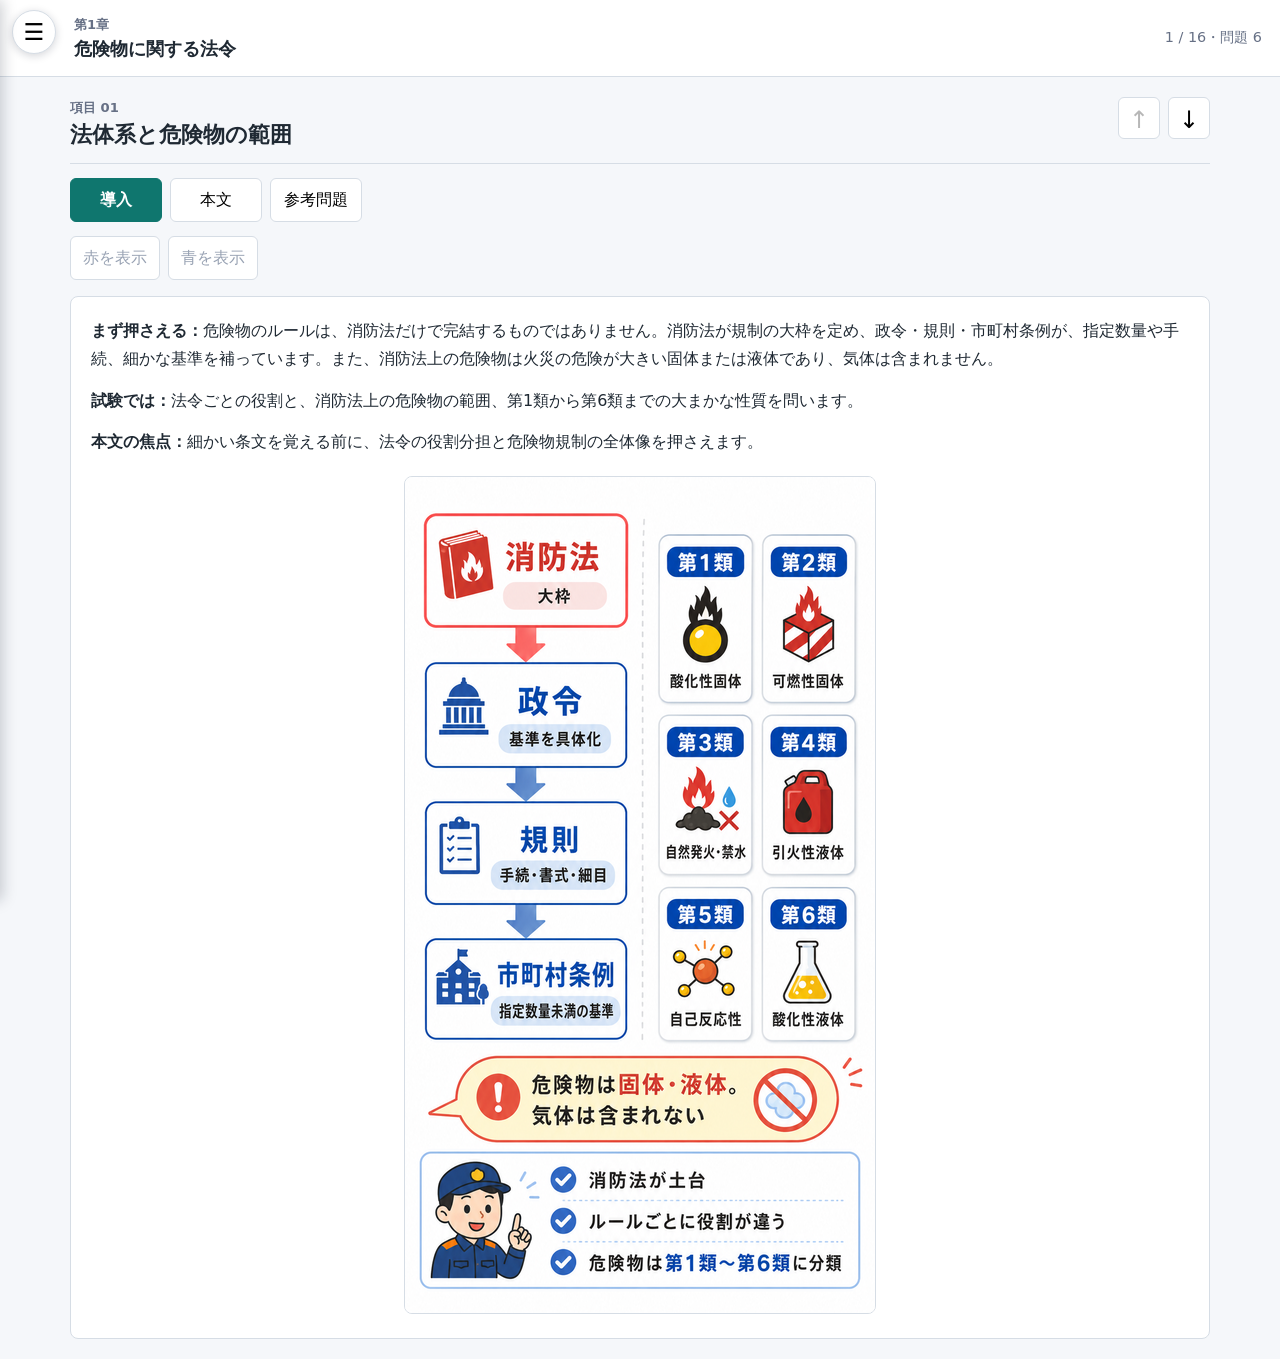
==== commit 2269afaf: "0802html化 調整後" ====
--- a/index.html
+++ b/index.html
@@ -1,32 +1,5 @@
 <!doctype html>
-<html lang="ja">
-  <head>
-    <meta charset="utf-8" />
-    <meta name="viewport" content="width=device-width, initial-scale=1" />
-    <title>乙4マーカー 統合HTMLプレビュー（0801 章間の統一）</title>
-    <link rel="stylesheet" href="style.css" />
-  </head>
-  <body>
-    <button id="menuButton" class="menu-button" type="button" aria-label="メニューを開く" aria-expanded="false">☰</button>
-    <div id="menuOverlay" class="menu-overlay" hidden></div>
-    <aside id="sideMenu" class="side-menu" aria-hidden="true">
-      <div class="side-menu-header"><h2>章・項目</h2><button id="menuCloseButton" type="button" aria-label="メニューを閉じる">×</button></div>
-      <nav id="chapterItemNav" class="chapter-item-nav" aria-label="章・項目一覧"></nav>
-    </aside>
-    <header class="topbar">
-      <div class="title-block"><p class="chapter" id="chapterLabel">章を読み込み中</p><h1 id="chapterTitle">乙4マーカー</h1></div>
-      <div class="counter" id="counter"></div>
-    </header>
-    <main class="layout"><section class="reader">
-      <div class="reader-head"><div><p class="item-no" id="itemNo"></p><h2 id="itemTitle"></h2></div><div class="pager"><button type="button" id="prevBtn" title="前の項目" aria-label="前の項目へ">↑</button><button type="button" id="nextBtn" title="次の項目" aria-label="次の項目へ">↓</button></div></div>
-      <div class="tabs" role="tablist" aria-label="表示切替"><button type="button" class="active" data-tab="intro">導入</button><button type="button" data-tab="body">本文</button><button type="button" data-tab="questions">参考問題</button></div>
-      <div class="tools" aria-label="マーカー操作"><button type="button" id="redMarkerToggle">赤を隠す</button><button type="button" id="blueMarkerToggle">青を隠す</button><label><input type="checkbox" id="boostBold" /> 太字を強調</label></div>
-      <article id="content" class="content" aria-live="polite"></article>
-    </section></main>
-    <script src="data/chapters.js"></script>
-    <script src="data/chapter1_law_items.js"></script>
-    <script src="data/chapter2_physics_chemistry_items.js"></script>
-    <script src="data/chapter3_properties_items.js"></script>
-    <script src="script.js"></script>
-  </body>
-</html>
+<html lang="ja"><head><meta charset="utf-8" /><meta name="viewport" content="width=device-width, initial-scale=1" /><title>乙4マーカー 統合HTMLプレビュー</title><link rel="stylesheet" href="style.css" /></head><body>
+<button id="menuButton" class="menu-button" type="button" aria-label="メニューを開く" aria-expanded="false">☰</button><div id="menuOverlay" class="menu-overlay" hidden></div><aside id="sideMenu" class="side-menu" aria-hidden="true"><div class="side-menu-header"><h2>章・項目</h2><button id="menuCloseButton" type="button" aria-label="メニューを閉じる">×</button></div><nav id="chapterItemNav" class="chapter-item-nav" aria-label="章・項目一覧"></nav></aside>
+<header class="topbar"><div><p id="chapterLabel" class="chapter">章を読み込み中</p><h1 id="chapterTitle">乙4マーカー</h1></div><div id="counter" class="counter"></div></header><main class="layout"><section class="reader"><div class="reader-head"><div><p id="itemNo" class="item-no"></p><h2 id="itemTitle"></h2></div><div class="pager"><button id="prevBtn" type="button" aria-label="前の項目へ">↑</button><button id="nextBtn" type="button" aria-label="次の項目へ">↓</button></div></div><div class="tabs" role="tablist" aria-label="表示切替"><button type="button" data-tab="intro">導入</button><button type="button" data-tab="body">本文</button><button type="button" data-tab="questions">参考問題</button></div><div class="tools" aria-label="マーカー操作"><button id="redMarkerToggle" type="button">赤を隠す</button><button id="blueMarkerToggle" type="button">青を隠す</button></div><article id="content" class="content" aria-live="polite"></article></section></main>
+<script src="data/chapters.js"></script><script src="data/chapter1_law_items.js"></script><script src="data/chapter2_physics_chemistry_items.js"></script><script src="data/chapter3_properties_items.js"></script><script src="script.js"></script></body></html>
--- a/style.css
+++ b/style.css
@@ -1,12 +1,2 @@
 @charset "UTF-8";
-:root { color-scheme: light; --ink:#1f2933; --muted:#667085; --line:#d6dde5; --soft:#f5f7fa; --paper:#fff; --accent:#0f766e; --accent-dark:#0b5d56; --red:#b42318; --blue:#0866a8; --focus:#f6c344; }
-* { box-sizing:border-box; }
-body { margin:0; background:var(--soft); color:var(--ink); font-family:system-ui,-apple-system,BlinkMacSystemFont,"Segoe UI",sans-serif; line-height:1.75; }
-body.menu-open { overflow:hidden; } button,input { font:inherit; } button { touch-action:manipulation; }
-.topbar { position:sticky; top:0; z-index:5; display:grid; grid-template-columns:minmax(180px,1fr) auto; gap:14px; align-items:center; padding:14px 18px 14px 74px; background:var(--paper); border-bottom:1px solid var(--line); }
-.chapter,.item-no { margin:0; color:var(--muted); font-size:.82rem; font-weight:700; } h1,h2 { margin:0; line-height:1.35; } h1 { font-size:1.15rem; } h2 { font-size:1.35rem; } .counter { color:var(--muted); font-size:.9rem; text-align:right; }
-.layout { max-width:1180px; margin:0 auto; }.reader { min-width:0; padding:20px; }.menu-button { position:fixed; top:10px; left:12px; z-index:1001; width:44px; height:44px; border:1px solid var(--line); border-radius:999px; background:var(--paper); box-shadow:0 2px 8px rgba(15,23,42,.18); color:var(--ink); font-size:1.45rem; line-height:1; cursor:pointer; }.menu-overlay { position:fixed; inset:0; z-index:1000; background:rgba(15,23,42,.35); }.side-menu { position:fixed; top:0; left:0; z-index:1002; width:min(84vw,340px); height:100vh; background:var(--paper); box-shadow:2px 0 14px rgba(15,23,42,.22); transform:translateX(-100%); transition:transform .2s ease; overflow-y:auto; }.side-menu.open { transform:translateX(0); }.side-menu-header { position:sticky; top:0; z-index:1; display:flex; align-items:center; justify-content:space-between; gap:12px; padding:14px; border-bottom:1px solid var(--line); background:var(--paper); }.side-menu-header h2 { font-size:1rem; }.side-menu-header button { width:38px; height:38px; border:1px solid var(--line); border-radius:6px; background:var(--paper); cursor:pointer; font-size:1.25rem; }.chapter-item-nav { padding:12px; }.nav-chapter { margin-bottom:18px; }.nav-chapter h3 { margin:0 0 8px; color:var(--muted); font-size:.88rem; line-height:1.45; }.nav-items { display:grid; gap:4px; }.nav-item { display:grid; grid-template-columns:2.1em minmax(0,1fr); gap:6px; width:100%; min-height:38px; padding:8px 10px; border:1px solid transparent; border-radius:6px; background:transparent; color:var(--ink); text-align:left; cursor:pointer; }.nav-item.active { background:#eefaf7; border-color:var(--accent); color:var(--accent-dark); font-weight:700; }.nav-item-no { color:var(--muted); font-variant-numeric:tabular-nums; }
-.reader-head { display:flex; justify-content:space-between; gap:16px; align-items:start; padding-bottom:14px; border-bottom:1px solid var(--line); }.pager { display:flex; gap:8px; }.pager button { width:42px; height:42px; border:1px solid var(--line); border-radius:6px; background:var(--paper); color:var(--ink); font-size:1.5rem; line-height:1; cursor:pointer; }.tabs,.tools { display:flex; flex-wrap:wrap; gap:8px; margin-top:14px; }.tabs button,.tools button,.tools label { min-height:38px; border:1px solid var(--line); border-radius:6px; background:var(--paper); }.tabs button { min-width:92px; padding:7px 12px; cursor:pointer; }.tabs button.active { border-color:var(--accent); background:var(--accent); color:#fff; font-weight:700; }.tools { color:var(--muted); font-size:.9rem; }.tools label,.tools button { display:inline-flex; align-items:center; gap:6px; padding:3px 8px; }.tools button { cursor:pointer; }.tools button:disabled { color:#98a2b3; cursor:default; }
-.content { margin-top:16px; padding:20px; border:1px solid var(--line); border-radius:8px; background:var(--paper); }.content p { margin:0 0 .85rem; }.content p:last-child { margin-bottom:0; }.body-subheading { display:inline-block; margin-top:1.1em; margin-bottom:.35em; line-height:1.6; }.content table { width:100%; margin:0 0 1rem; border-collapse:collapse; font-size:.94rem; }.content th,.content td { padding:8px 10px; border:1px solid var(--line); vertical-align:middle; }.content th { background:#eef2f6; text-align:left; }.intro-image { display:block; max-width:min(100%,720px); height:auto; margin:20px auto 4px; border:1px solid var(--line); border-radius:8px; }
-.marker { border-radius:4px; cursor:pointer; padding:0 .16em; transition:background-color .15s ease,color .15s ease; }.marker:focus-visible { outline:2px solid var(--accent); outline-offset:2px; }.marker-red.marker-off { background:transparent; color:var(--red); }.marker-red.marker-on { background:#e60033; color:transparent; text-shadow:none; }.marker-blue.marker-off { background:transparent; color:var(--blue); }.marker-blue.marker-on { background:#2563eb; color:transparent; text-shadow:none; }.boost-bold strong { background:#fff2bf; color:#111827; padding:0 .08em; }.question { padding:14px 0; border-top:1px solid var(--line); }.question:first-child { border-top:0; padding-top:0; }.question h3 { margin:0 0 8px; font-size:1.05rem; }.choices { margin:10px 0; padding-left:1.4rem; }.choices li { margin:.25rem 0; }.answer-toggle { min-height:38px; margin-top:4px; padding:7px 12px; border:1px solid var(--accent); border-radius:6px; background:#eefaf7; color:var(--accent-dark); cursor:pointer; font-weight:700; }.answer { display:block; margin-top:12px; padding:12px; border-left:4px solid var(--focus); background:#fff8df; }.answer[hidden] { display:none; }.empty { color:var(--muted); }
-@media (max-width:860px) { .topbar { grid-template-columns:1fr; align-items:start; padding:12px 12px 12px 68px; }.counter { text-align:left; } } @media (max-width:760px) { .reader { padding:14px 12px; }.reader-head { align-items:center; }.content { padding:14px; } }
+:root{--ink:#1f2933;--muted:#667085;--line:#d6dde5;--soft:#f5f7fa;--paper:#fff;--accent:#0f766e;--accent-dark:#0b5d56;--red:#b42318;--blue:#0866a8}*{box-sizing:border-box}body{margin:0;background:var(--soft);color:var(--ink);font-family:system-ui,-apple-system,BlinkMacSystemFont,"Segoe UI",sans-serif;line-height:1.75}body.menu-open{overflow:hidden}button,input{font:inherit}button{touch-action:manipulation}.topbar{position:sticky;top:0;z-index:5;display:grid;grid-template-columns:minmax(180px,1fr) auto;gap:14px;align-items:center;padding:14px 18px 14px 74px;background:var(--paper);border-bottom:1px solid var(--line)}.chapter,.item-no{margin:0;color:var(--muted);font-size:.82rem;font-weight:700}h1,h2{margin:0;line-height:1.35}h1{font-size:1.15rem}h2{font-size:1.35rem}.counter{color:var(--muted);font-size:.9rem;text-align:right}.layout{max-width:1180px;margin:0 auto}.reader{min-width:0;padding:20px}.menu-button{position:fixed;top:10px;left:12px;z-index:1001;width:44px;height:44px;border:1px solid var(--line);border-radius:999px;background:var(--paper);box-shadow:0 2px 8px rgba(15,23,42,.18);font-size:1.45rem;cursor:pointer}.menu-overlay{position:fixed;inset:0;z-index:1000;background:rgba(15,23,42,.35)}.side-menu{position:fixed;top:0;left:0;z-index:1002;width:min(84vw,340px);height:100vh;background:var(--paper);box-shadow:2px 0 14px rgba(15,23,42,.22);transform:translateX(-100%);transition:transform .2s ease;overflow-y:auto}.side-menu.open{transform:translateX(0)}.side-menu-header{position:sticky;top:0;z-index:1;display:flex;align-items:center;justify-content:space-between;padding:14px;border-bottom:1px solid var(--line);background:var(--paper)}.side-menu-header h2{font-size:1rem}.side-menu-header button{width:38px;height:38px;border:1px solid var(--line);border-radius:6px;background:var(--paper);font-size:1.25rem;cursor:pointer}.chapter-item-nav{padding:12px}.nav-chapter{margin-bottom:18px}.nav-chapter h3{margin:0 0 8px;color:var(--muted);font-size:.88rem}.nav-items{display:grid;gap:4px}.nav-item{display:grid;grid-template-columns:2.1em minmax(0,1fr);gap:6px;width:100%;min-height:38px;padding:8px 10px;border:1px solid transparent;border-radius:6px;background:transparent;color:var(--ink);text-align:left;cursor:pointer}.nav-item.active{background:#eefaf7;border-color:var(--accent);color:var(--accent-dark);font-weight:700}.nav-item-no{color:var(--muted);font-variant-numeric:tabular-nums}.reader-head{display:flex;justify-content:space-between;gap:16px;align-items:start;padding-bottom:14px;border-bottom:1px solid var(--line)}.pager{display:flex;gap:8px}.pager button{width:42px;height:42px;border:1px solid var(--line);border-radius:6px;background:var(--paper);font-size:1.5rem;cursor:pointer}.tabs,.tools{display:flex;flex-wrap:wrap;gap:8px;margin-top:14px}.tabs button,.tools button{min-height:38px;border:1px solid var(--line);border-radius:6px;background:var(--paper);padding:7px 12px;cursor:pointer}.tabs button{min-width:92px}.tabs button.active{border-color:var(--accent);background:var(--accent);color:#fff;font-weight:700}.tools button:disabled{color:#98a2b3;cursor:default}.content{margin-top:16px;padding:20px;border:1px solid var(--line);border-radius:8px;background:var(--paper);touch-action:pan-y}.content p{margin:0 0 .85rem}.content p:last-child{margin-bottom:0}.body-subheading{display:inline-block;margin-top:1.1em;margin-bottom:.35em;line-height:1.6}.content table{width:100%;margin:0 0 1rem;border-collapse:collapse;font-size:.94rem}.content th,.content td{padding:8px 10px;border:1px solid var(--line);vertical-align:middle}.content th{background:#eef2f6;text-align:left}.intro-image{display:block;max-width:min(100%,720px);height:auto;margin:20px auto 4px;border:1px solid var(--line);border-radius:8px}.marker{border-radius:4px;cursor:pointer;padding:0 .16em;transition:background-color .15s ease,color .15s ease}.marker:focus-visible{outline:2px solid var(--accent);outline-offset:2px}.marker-red.marker-off{background:transparent;color:var(--red)}.marker-red.marker-on{background:#e60033;color:transparent}.marker-blue.marker-off{background:transparent;color:var(--blue)}.marker-blue.marker-on{background:#2563eb;color:transparent}.marker-yellow{background:#fff176;color:inherit;padding:0 .08em;border-radius:2px}.question{padding:14px 0;border-top:1px solid var(--line)}.question:first-child{border-top:0;padding-top:0}.question h3{margin:0 0 8px;font-size:1.05rem}.choices{margin:10px 0;padding-left:1.4rem}.choices li{margin:.25rem 0}.answer-toggle{min-height:38px;margin-top:4px;padding:7px 12px;border:1px solid var(--accent);border-radius:6px;background:#eefaf7;color:var(--accent-dark);cursor:pointer;font-weight:700}.answer{display:block;margin-top:12px;padding:12px;border-left:4px solid #f6c344;background:#fff8df}.answer[hidden]{display:none}.empty{color:var(--muted)}@media(max-width:860px){.topbar{grid-template-columns:1fr;align-items:start;padding:12px 12px 12px 68px}.counter{text-align:left}}@media(max-width:760px){.reader{padding:14px 12px}.reader-head{align-items:center}.content{padding:14px}}
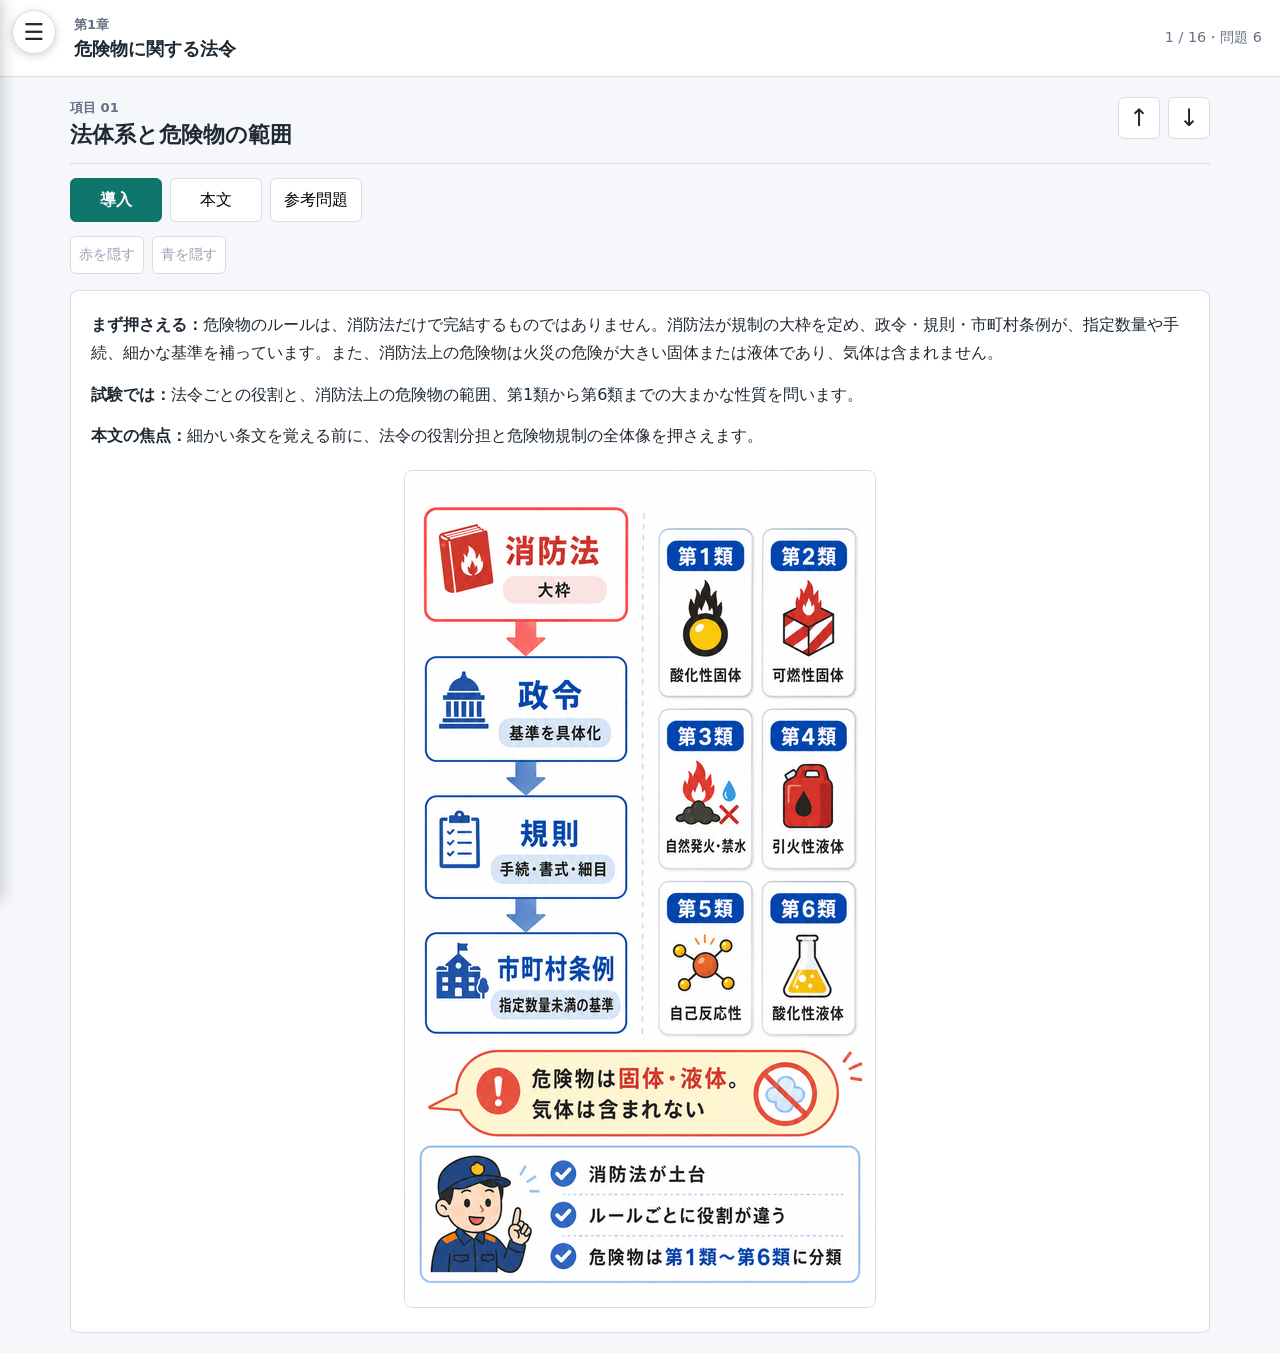
==== commit fe4d80a9: "0801html再々" ====
--- a/index.html
+++ b/index.html
@@ -1,5 +1,66 @@
 <!doctype html>
-<html lang="ja"><head><meta charset="utf-8" /><meta name="viewport" content="width=device-width, initial-scale=1" /><title>乙4マーカー 統合HTMLプレビュー</title><link rel="stylesheet" href="style.css" /></head><body>
-<button id="menuButton" class="menu-button" type="button" aria-label="メニューを開く" aria-expanded="false">☰</button><div id="menuOverlay" class="menu-overlay" hidden></div><aside id="sideMenu" class="side-menu" aria-hidden="true"><div class="side-menu-header"><h2>章・項目</h2><button id="menuCloseButton" type="button" aria-label="メニューを閉じる">×</button></div><nav id="chapterItemNav" class="chapter-item-nav" aria-label="章・項目一覧"></nav></aside>
-<header class="topbar"><div><p id="chapterLabel" class="chapter">章を読み込み中</p><h1 id="chapterTitle">乙4マーカー</h1></div><div id="counter" class="counter"></div></header><main class="layout"><section class="reader"><div class="reader-head"><div><p id="itemNo" class="item-no"></p><h2 id="itemTitle"></h2></div><div class="pager"><button id="prevBtn" type="button" aria-label="前の項目へ">↑</button><button id="nextBtn" type="button" aria-label="次の項目へ">↓</button></div></div><div class="tabs" role="tablist" aria-label="表示切替"><button type="button" data-tab="intro">導入</button><button type="button" data-tab="body">本文</button><button type="button" data-tab="questions">参考問題</button></div><div class="tools" aria-label="マーカー操作"><button id="redMarkerToggle" type="button">赤を隠す</button><button id="blueMarkerToggle" type="button">青を隠す</button></div><article id="content" class="content" aria-live="polite"></article></section></main>
-<script src="data/chapters.js"></script><script src="data/chapter1_law_items.js"></script><script src="data/chapter2_physics_chemistry_items.js"></script><script src="data/chapter3_properties_items.js"></script><script src="script.js"></script></body></html>
+<html lang="ja">
+  <head>
+    <meta charset="utf-8" />
+    <meta name="viewport" content="width=device-width, initial-scale=1" />
+    <title>乙4マーカー 統合HTMLプレビュー（0801 章間の統一）</title>
+    <link rel="stylesheet" href="style.css" />
+  </head>
+  <body>
+    <button id="menuButton" class="menu-button" type="button" aria-label="メニューを開く" aria-expanded="false">
+      ☰
+    </button>
+
+    <div id="menuOverlay" class="menu-overlay" hidden></div>
+
+    <aside id="sideMenu" class="side-menu" aria-hidden="true">
+      <div class="side-menu-header">
+        <h2>章・項目</h2>
+        <button id="menuCloseButton" type="button" aria-label="メニューを閉じる">×</button>
+      </div>
+      <nav id="chapterItemNav" class="chapter-item-nav" aria-label="章・項目一覧"></nav>
+    </aside>
+
+    <header class="topbar">
+      <div class="title-block">
+        <p class="chapter" id="chapterLabel">章を読み込み中</p>
+        <h1 id="chapterTitle">乙4マーカー</h1>
+      </div>
+      <div class="counter" id="counter"></div>
+    </header>
+
+    <main class="layout">
+      <section class="reader">
+        <div class="reader-head">
+          <div>
+            <p class="item-no" id="itemNo"></p>
+            <h2 id="itemTitle"></h2>
+          </div>
+          <div class="pager">
+            <button type="button" id="prevBtn" title="前の項目" aria-label="前の項目へ">↑</button>
+            <button type="button" id="nextBtn" title="次の項目" aria-label="次の項目へ">↓</button>
+          </div>
+        </div>
+
+        <div class="tabs" role="tablist" aria-label="表示切替">
+          <button type="button" class="active" data-tab="intro">導入</button>
+          <button type="button" data-tab="body">本文</button>
+          <button type="button" data-tab="questions">参考問題</button>
+        </div>
+
+        <div class="tools" aria-label="マーカー操作">
+          <button type="button" id="redMarkerToggle">赤を隠す</button>
+          <button type="button" id="blueMarkerToggle">青を隠す</button>
+        </div>
+
+        <article id="content" class="content" aria-live="polite"></article>
+      </section>
+    </main>
+
+    <script src="data/chapters.js"></script>
+    <script src="data/chapter1_law_items.js"></script>
+    <script src="data/chapter2_physics_chemistry_items.js"></script>
+    <script src="data/chapter3_properties_items.js"></script>
+    <script src="script.js"></script>
+  </body>
+</html>
--- a/style.css
+++ b/style.css
@@ -1,2 +1,466 @@
-@charset "UTF-8";
-:root{--ink:#1f2933;--muted:#667085;--line:#d6dde5;--soft:#f5f7fa;--paper:#fff;--accent:#0f766e;--accent-dark:#0b5d56;--red:#b42318;--blue:#0866a8}*{box-sizing:border-box}body{margin:0;background:var(--soft);color:var(--ink);font-family:system-ui,-apple-system,BlinkMacSystemFont,"Segoe UI",sans-serif;line-height:1.75}body.menu-open{overflow:hidden}button,input{font:inherit}button{touch-action:manipulation}.topbar{position:sticky;top:0;z-index:5;display:grid;grid-template-columns:minmax(180px,1fr) auto;gap:14px;align-items:center;padding:14px 18px 14px 74px;background:var(--paper);border-bottom:1px solid var(--line)}.chapter,.item-no{margin:0;color:var(--muted);font-size:.82rem;font-weight:700}h1,h2{margin:0;line-height:1.35}h1{font-size:1.15rem}h2{font-size:1.35rem}.counter{color:var(--muted);font-size:.9rem;text-align:right}.layout{max-width:1180px;margin:0 auto}.reader{min-width:0;padding:20px}.menu-button{position:fixed;top:10px;left:12px;z-index:1001;width:44px;height:44px;border:1px solid var(--line);border-radius:999px;background:var(--paper);box-shadow:0 2px 8px rgba(15,23,42,.18);font-size:1.45rem;cursor:pointer}.menu-overlay{position:fixed;inset:0;z-index:1000;background:rgba(15,23,42,.35)}.side-menu{position:fixed;top:0;left:0;z-index:1002;width:min(84vw,340px);height:100vh;background:var(--paper);box-shadow:2px 0 14px rgba(15,23,42,.22);transform:translateX(-100%);transition:transform .2s ease;overflow-y:auto}.side-menu.open{transform:translateX(0)}.side-menu-header{position:sticky;top:0;z-index:1;display:flex;align-items:center;justify-content:space-between;padding:14px;border-bottom:1px solid var(--line);background:var(--paper)}.side-menu-header h2{font-size:1rem}.side-menu-header button{width:38px;height:38px;border:1px solid var(--line);border-radius:6px;background:var(--paper);font-size:1.25rem;cursor:pointer}.chapter-item-nav{padding:12px}.nav-chapter{margin-bottom:18px}.nav-chapter h3{margin:0 0 8px;color:var(--muted);font-size:.88rem}.nav-items{display:grid;gap:4px}.nav-item{display:grid;grid-template-columns:2.1em minmax(0,1fr);gap:6px;width:100%;min-height:38px;padding:8px 10px;border:1px solid transparent;border-radius:6px;background:transparent;color:var(--ink);text-align:left;cursor:pointer}.nav-item.active{background:#eefaf7;border-color:var(--accent);color:var(--accent-dark);font-weight:700}.nav-item-no{color:var(--muted);font-variant-numeric:tabular-nums}.reader-head{display:flex;justify-content:space-between;gap:16px;align-items:start;padding-bottom:14px;border-bottom:1px solid var(--line)}.pager{display:flex;gap:8px}.pager button{width:42px;height:42px;border:1px solid var(--line);border-radius:6px;background:var(--paper);font-size:1.5rem;cursor:pointer}.tabs,.tools{display:flex;flex-wrap:wrap;gap:8px;margin-top:14px}.tabs button,.tools button{min-height:38px;border:1px solid var(--line);border-radius:6px;background:var(--paper);padding:7px 12px;cursor:pointer}.tabs button{min-width:92px}.tabs button.active{border-color:var(--accent);background:var(--accent);color:#fff;font-weight:700}.tools button:disabled{color:#98a2b3;cursor:default}.content{margin-top:16px;padding:20px;border:1px solid var(--line);border-radius:8px;background:var(--paper);touch-action:pan-y}.content p{margin:0 0 .85rem}.content p:last-child{margin-bottom:0}.body-subheading{display:inline-block;margin-top:1.1em;margin-bottom:.35em;line-height:1.6}.content table{width:100%;margin:0 0 1rem;border-collapse:collapse;font-size:.94rem}.content th,.content td{padding:8px 10px;border:1px solid var(--line);vertical-align:middle}.content th{background:#eef2f6;text-align:left}.intro-image{display:block;max-width:min(100%,720px);height:auto;margin:20px auto 4px;border:1px solid var(--line);border-radius:8px}.marker{border-radius:4px;cursor:pointer;padding:0 .16em;transition:background-color .15s ease,color .15s ease}.marker:focus-visible{outline:2px solid var(--accent);outline-offset:2px}.marker-red.marker-off{background:transparent;color:var(--red)}.marker-red.marker-on{background:#e60033;color:transparent}.marker-blue.marker-off{background:transparent;color:var(--blue)}.marker-blue.marker-on{background:#2563eb;color:transparent}.marker-yellow{background:#fff176;color:inherit;padding:0 .08em;border-radius:2px}.question{padding:14px 0;border-top:1px solid var(--line)}.question:first-child{border-top:0;padding-top:0}.question h3{margin:0 0 8px;font-size:1.05rem}.choices{margin:10px 0;padding-left:1.4rem}.choices li{margin:.25rem 0}.answer-toggle{min-height:38px;margin-top:4px;padding:7px 12px;border:1px solid var(--accent);border-radius:6px;background:#eefaf7;color:var(--accent-dark);cursor:pointer;font-weight:700}.answer{display:block;margin-top:12px;padding:12px;border-left:4px solid #f6c344;background:#fff8df}.answer[hidden]{display:none}.empty{color:var(--muted)}@media(max-width:860px){.topbar{grid-template-columns:1fr;align-items:start;padding:12px 12px 12px 68px}.counter{text-align:left}}@media(max-width:760px){.reader{padding:14px 12px}.reader-head{align-items:center}.content{padding:14px}}
+:root {
+  color-scheme: light;
+  --ink: #1f2933;
+  --muted: #667085;
+  --line: #d6dde5;
+  --soft: #f5f7fa;
+  --paper: #ffffff;
+  --accent: #0f766e;
+  --accent-dark: #0b5d56;
+  --red: #b42318;
+  --blue: #0866a8;
+  --focus: #f6c344;
+}
+
+* {
+  box-sizing: border-box;
+}
+
+body {
+  margin: 0;
+  background: var(--soft);
+  color: var(--ink);
+  font-family: system-ui, -apple-system, BlinkMacSystemFont, "Segoe UI", sans-serif;
+  line-height: 1.75;
+}
+
+body.menu-open {
+  overflow: hidden;
+}
+
+button,
+input {
+  font: inherit;
+}
+
+button {
+  touch-action: manipulation;
+}
+
+.topbar {
+  position: sticky;
+  top: 0;
+  z-index: 5;
+  display: grid;
+  grid-template-columns: minmax(180px, 1fr) auto;
+  gap: 14px;
+  align-items: center;
+  padding: 14px 18px 14px 74px;
+  background: var(--paper);
+  border-bottom: 1px solid var(--line);
+}
+
+.chapter,
+.item-no {
+  margin: 0;
+  color: var(--muted);
+  font-size: 0.82rem;
+  font-weight: 700;
+}
+
+h1,
+h2 {
+  margin: 0;
+  letter-spacing: 0;
+  line-height: 1.35;
+}
+
+h1 {
+  font-size: 1.15rem;
+}
+
+h2 {
+  font-size: 1.35rem;
+}
+
+.tabs button,
+.tools button,
+.tools label {
+  min-height: 38px;
+  border: 1px solid var(--line);
+  border-radius: 6px;
+  background: var(--paper);
+}
+
+.counter {
+  flex: 0 0 auto;
+  color: var(--muted);
+  font-size: 0.9rem;
+  text-align: right;
+}
+
+.layout {
+  max-width: 1180px;
+  margin: 0 auto;
+}
+
+.reader {
+  min-width: 0;
+  padding: 20px;
+}
+
+.menu-button {
+  position: fixed;
+  top: 10px;
+  left: 12px;
+  z-index: 1001;
+  width: 44px;
+  height: 44px;
+  border: 1px solid var(--line);
+  border-radius: 999px;
+  background: var(--paper);
+  box-shadow: 0 2px 8px rgba(15, 23, 42, 0.18);
+  color: var(--ink);
+  font-size: 1.45rem;
+  line-height: 1;
+  cursor: pointer;
+}
+
+.menu-overlay {
+  position: fixed;
+  inset: 0;
+  z-index: 1000;
+  background: rgba(15, 23, 42, 0.35);
+}
+
+.side-menu {
+  position: fixed;
+  top: 0;
+  left: 0;
+  z-index: 1002;
+  width: min(84vw, 340px);
+  height: 100vh;
+  background: var(--paper);
+  box-shadow: 2px 0 14px rgba(15, 23, 42, 0.22);
+  transform: translateX(-100%);
+  transition: transform 0.2s ease;
+  overflow-y: auto;
+}
+
+.side-menu.open {
+  transform: translateX(0);
+}
+
+.side-menu-header {
+  position: sticky;
+  top: 0;
+  z-index: 1;
+  display: flex;
+  align-items: center;
+  justify-content: space-between;
+  gap: 12px;
+  padding: 14px 14px 12px;
+  border-bottom: 1px solid var(--line);
+  background: var(--paper);
+}
+
+.side-menu-header h2 {
+  font-size: 1rem;
+}
+
+.side-menu-header button {
+  width: 38px;
+  height: 38px;
+  border: 1px solid var(--line);
+  border-radius: 6px;
+  background: var(--paper);
+  cursor: pointer;
+  font-size: 1.25rem;
+  line-height: 1;
+}
+
+.chapter-item-nav {
+  padding: 12px;
+}
+
+.nav-chapter {
+  margin-bottom: 18px;
+}
+
+.nav-chapter h3 {
+  margin: 0 0 8px;
+  color: var(--muted);
+  font-size: 0.88rem;
+  line-height: 1.45;
+}
+
+.nav-items {
+  display: grid;
+  gap: 4px;
+}
+
+.nav-item {
+  display: grid;
+  grid-template-columns: 2.1em minmax(0, 1fr);
+  gap: 6px;
+  width: 100%;
+  min-height: 38px;
+  padding: 8px 10px;
+  border: 1px solid transparent;
+  border-radius: 6px;
+  background: transparent;
+  color: var(--ink);
+  text-align: left;
+  cursor: pointer;
+}
+
+.nav-item.active {
+  background: #eefaf7;
+  border-color: var(--accent);
+  color: var(--accent-dark);
+  font-weight: 700;
+}
+
+.nav-item-no {
+  color: var(--muted);
+  font-variant-numeric: tabular-nums;
+}
+
+.reader-head {
+  display: flex;
+  justify-content: space-between;
+  gap: 16px;
+  align-items: start;
+  padding-bottom: 14px;
+  border-bottom: 1px solid var(--line);
+}
+
+.pager {
+  display: flex;
+  gap: 8px;
+}
+
+.pager button {
+  width: 42px;
+  height: 42px;
+  border: 1px solid var(--line);
+  border-radius: 6px;
+  background: var(--paper);
+  color: var(--ink);
+  font-size: 1.5rem;
+  line-height: 1;
+  cursor: pointer;
+}
+
+.tabs,
+.tools {
+  display: flex;
+  flex-wrap: wrap;
+  gap: 8px;
+  margin-top: 14px;
+}
+
+.tabs button {
+  min-width: 92px;
+  padding: 7px 12px;
+  cursor: pointer;
+}
+
+.tabs button.active {
+  border-color: var(--accent);
+  background: var(--accent);
+  color: #fff;
+  font-weight: 700;
+}
+
+.tools {
+  color: var(--muted);
+  font-size: 0.9rem;
+}
+
+.tools label,
+.tools button {
+  display: inline-flex;
+  align-items: center;
+  gap: 6px;
+  padding: 3px 8px;
+}
+
+.tools button {
+  cursor: pointer;
+}
+
+.tools button:disabled {
+  color: #98a2b3;
+  cursor: default;
+}
+
+.content {
+  margin-top: 16px;
+  padding: 20px;
+  border: 1px solid var(--line);
+  border-radius: 8px;
+  background: var(--paper);
+  touch-action: pan-y;
+}
+
+.content p {
+  margin: 0 0 0.85rem;
+}
+
+.content p:last-child {
+  margin-bottom: 0;
+}
+
+.body-subheading {
+  font-weight: 700;
+  margin-top: 1.1em;
+  margin-bottom: 0.35em;
+  line-height: 1.6;
+}
+
+.content table {
+  width: 100%;
+  margin: 0 0 1rem;
+  border-collapse: collapse;
+  font-size: 0.94rem;
+}
+
+.content th,
+.content td {
+  padding: 8px 10px;
+  border: 1px solid var(--line);
+  vertical-align: middle;
+}
+
+.content th {
+  background: #eef2f6;
+  text-align: left;
+}
+
+.intro-image {
+  display: block;
+  max-width: min(100%, 720px);
+  height: auto;
+  margin: 20px auto 4px;
+  border: 1px solid var(--line);
+  border-radius: 8px;
+}
+
+.marker {
+  border-radius: 4px;
+  cursor: pointer;
+  padding: 0 0.16em;
+  text-decoration-thickness: 1px;
+  transition: background-color 0.15s ease, color 0.15s ease;
+}
+
+.marker:focus-visible {
+  outline: 2px solid var(--accent);
+  outline-offset: 2px;
+}
+
+.red {
+  color: var(--red);
+}
+
+.blue {
+  color: var(--blue);
+}
+
+.marker-red.marker-off {
+  background: transparent;
+  color: var(--red);
+}
+
+.marker-red.marker-on {
+  background: #e60033;
+  color: transparent;
+  text-shadow: none;
+}
+
+.marker-blue.marker-off {
+  background: transparent;
+  color: var(--blue);
+}
+
+.marker-blue.marker-on {
+  background: #2563eb;
+  color: transparent;
+  text-shadow: none;
+}
+
+.marker-yellow {
+  background: #fff176;
+  color: inherit;
+  padding: 0 0.08em;
+  border-radius: 2px;
+}
+
+.question {
+  padding: 14px 0;
+  border-top: 1px solid var(--line);
+}
+
+.question:first-child {
+  border-top: 0;
+  padding-top: 0;
+}
+
+.question h3 {
+  margin: 0 0 8px;
+  font-size: 1.05rem;
+}
+
+.choices {
+  margin: 10px 0;
+  padding-left: 1.4rem;
+}
+
+.choices li {
+  margin: 0.25rem 0;
+}
+
+.answer-toggle {
+  min-height: 38px;
+  margin-top: 4px;
+  padding: 7px 12px;
+  border: 1px solid var(--accent);
+  border-radius: 6px;
+  background: #eefaf7;
+  color: var(--accent-dark);
+  cursor: pointer;
+  font-weight: 700;
+}
+
+.answer {
+  display: block;
+  margin-top: 12px;
+  padding: 12px;
+  border-left: 4px solid var(--focus);
+  background: #fff8df;
+}
+
+.answer[hidden] {
+  display: none;
+}
+
+.empty {
+  color: var(--muted);
+}
+
+@media (max-width: 860px) {
+  .topbar {
+    grid-template-columns: 1fr;
+    align-items: start;
+    padding: 12px 12px 12px 68px;
+  }
+
+  .counter {
+    text-align: left;
+  }
+}
+
+@media (max-width: 760px) {
+  .reader {
+    padding: 14px 12px;
+  }
+
+  .reader-head {
+    align-items: center;
+  }
+
+  .content {
+    padding: 14px;
+  }
+}
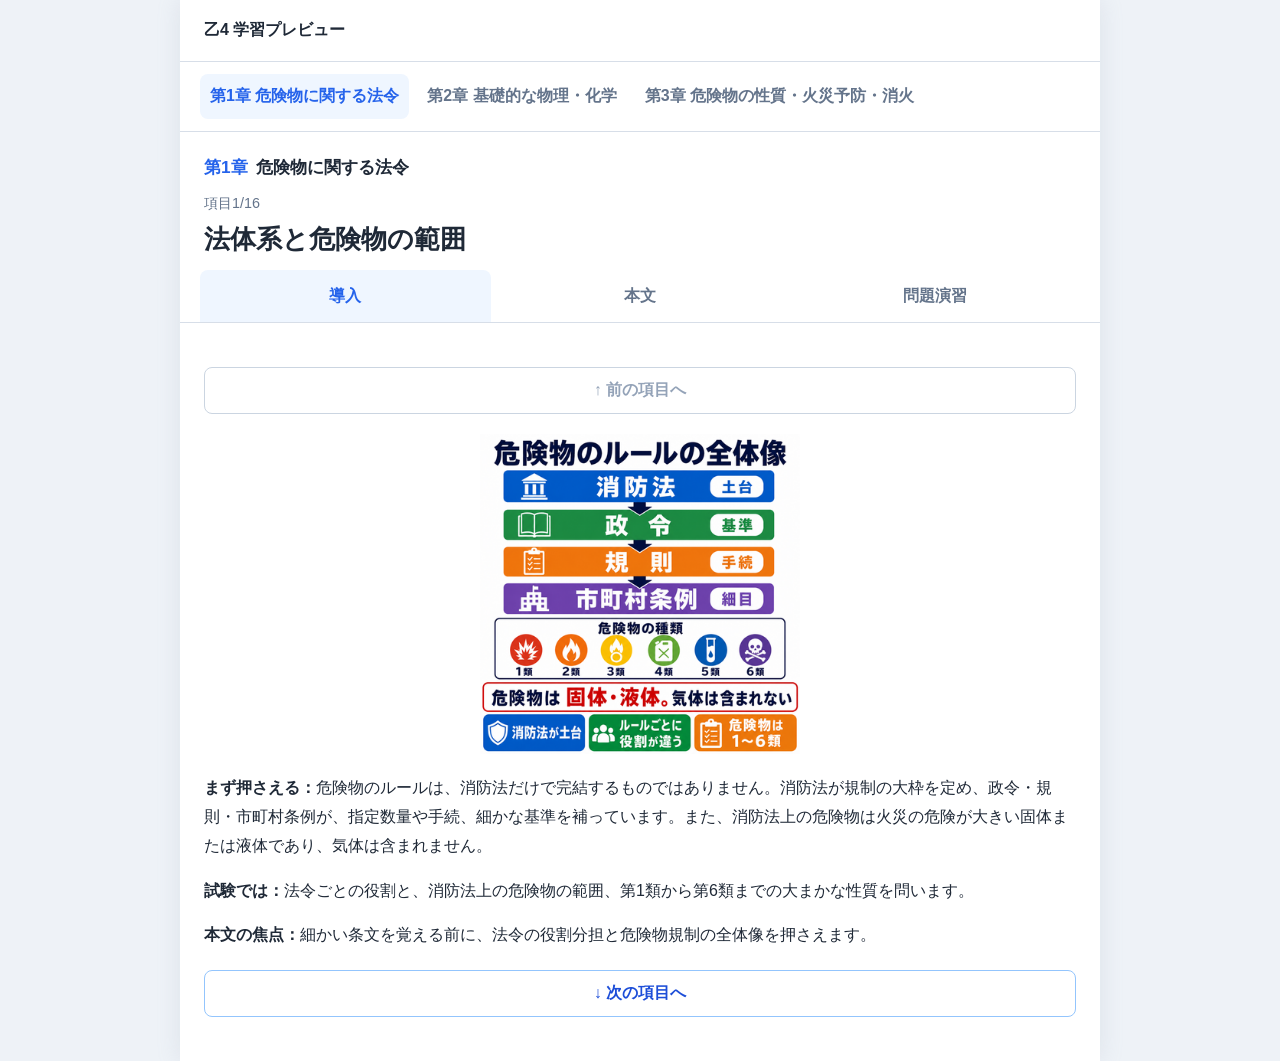
==== commit 354679b8: "0804修正" ====
--- a/index.html
+++ b/index.html
@@ -1,66 +1,28 @@
 <!doctype html>
 <html lang="ja">
-  <head>
-    <meta charset="utf-8" />
-    <meta name="viewport" content="width=device-width, initial-scale=1" />
-    <title>乙4マーカー 統合HTMLプレビュー（0801 章間の統一）</title>
-    <link rel="stylesheet" href="style.css" />
-  </head>
-  <body>
-    <button id="menuButton" class="menu-button" type="button" aria-label="メニューを開く" aria-expanded="false">
-      ☰
-    </button>
-
-    <div id="menuOverlay" class="menu-overlay" hidden></div>
-
-    <aside id="sideMenu" class="side-menu" aria-hidden="true">
-      <div class="side-menu-header">
-        <h2>章・項目</h2>
-        <button id="menuCloseButton" type="button" aria-label="メニューを閉じる">×</button>
-      </div>
-      <nav id="chapterItemNav" class="chapter-item-nav" aria-label="章・項目一覧"></nav>
-    </aside>
-
-    <header class="topbar">
-      <div class="title-block">
-        <p class="chapter" id="chapterLabel">章を読み込み中</p>
-        <h1 id="chapterTitle">乙4マーカー</h1>
-      </div>
-      <div class="counter" id="counter"></div>
-    </header>
-
-    <main class="layout">
-      <section class="reader">
-        <div class="reader-head">
-          <div>
-            <p class="item-no" id="itemNo"></p>
-            <h2 id="itemTitle"></h2>
-          </div>
-          <div class="pager">
-            <button type="button" id="prevBtn" title="前の項目" aria-label="前の項目へ">↑</button>
-            <button type="button" id="nextBtn" title="次の項目" aria-label="次の項目へ">↓</button>
-          </div>
-        </div>
-
-        <div class="tabs" role="tablist" aria-label="表示切替">
-          <button type="button" class="active" data-tab="intro">導入</button>
-          <button type="button" data-tab="body">本文</button>
-          <button type="button" data-tab="questions">参考問題</button>
-        </div>
-
-        <div class="tools" aria-label="マーカー操作">
-          <button type="button" id="redMarkerToggle">赤を隠す</button>
-          <button type="button" id="blueMarkerToggle">青を隠す</button>
-        </div>
-
-        <article id="content" class="content" aria-live="polite"></article>
-      </section>
-    </main>
-
-    <script src="data/chapters.js"></script>
-    <script src="data/chapter1_law_items.js"></script>
-    <script src="data/chapter2_physics_chemistry_items.js"></script>
-    <script src="data/chapter3_properties_items.js"></script>
-    <script src="script.js"></script>
-  </body>
+<head>
+  <meta charset="utf-8">
+  <meta name="viewport" content="width=device-width, initial-scale=1">
+  <meta name="description" content="乙種第4類危険物取扱者 学習プレビュー">
+  <title>乙4 学習プレビュー</title>
+  <link rel="stylesheet" href="style.css">
+</head>
+<body>
+  <main class="app-shell">
+    <header class="site-header"><a class="brand" href="#" aria-label="教材の先頭へ">乙4 学習プレビュー</a></header>
+    <section id="chapter-selector" class="chapter-selector" aria-label="章を選択"></section>
+    <section id="item-header" class="item-header" aria-live="polite"></section>
+    <section class="tabs" role="tablist" aria-label="表示内容">
+      <button type="button" role="tab" id="tab-intro" aria-controls="panel" aria-selected="true" data-view="intro">導入</button>
+      <button type="button" role="tab" id="tab-body" aria-controls="panel" aria-selected="false" data-view="body">本文</button>
+      <button type="button" role="tab" id="tab-questions" aria-controls="panel" aria-selected="false" data-view="questions">問題演習</button>
+    </section>
+    <section id="panel" class="panel" role="tabpanel" aria-labelledby="tab-intro"></section>
+  </main>
+  <script src="data/chapters.js"></script>
+  <script src="data/chapter1_law_items.js"></script>
+  <script src="data/chapter2_physics_chemistry_items.js"></script>
+  <script src="data/chapter3_properties_items.js"></script>
+  <script src="script.js"></script>
+</body>
 </html>
--- a/style.css
+++ b/style.css
@@ -1,466 +1,46 @@
-:root {
-  color-scheme: light;
-  --ink: #1f2933;
-  --muted: #667085;
-  --line: #d6dde5;
-  --soft: #f5f7fa;
-  --paper: #ffffff;
-  --accent: #0f766e;
-  --accent-dark: #0b5d56;
-  --red: #b42318;
-  --blue: #0866a8;
-  --focus: #f6c344;
-}
-
-* {
-  box-sizing: border-box;
-}
-
-body {
-  margin: 0;
-  background: var(--soft);
-  color: var(--ink);
-  font-family: system-ui, -apple-system, BlinkMacSystemFont, "Segoe UI", sans-serif;
-  line-height: 1.75;
-}
-
-body.menu-open {
-  overflow: hidden;
-}
-
-button,
-input {
-  font: inherit;
-}
-
-button {
-  touch-action: manipulation;
-}
-
-.topbar {
-  position: sticky;
-  top: 0;
-  z-index: 5;
-  display: grid;
-  grid-template-columns: minmax(180px, 1fr) auto;
-  gap: 14px;
-  align-items: center;
-  padding: 14px 18px 14px 74px;
-  background: var(--paper);
-  border-bottom: 1px solid var(--line);
-}
-
-.chapter,
-.item-no {
-  margin: 0;
-  color: var(--muted);
-  font-size: 0.82rem;
-  font-weight: 700;
-}
-
-h1,
-h2 {
-  margin: 0;
-  letter-spacing: 0;
-  line-height: 1.35;
-}
-
-h1 {
-  font-size: 1.15rem;
-}
-
-h2 {
-  font-size: 1.35rem;
-}
-
-.tabs button,
-.tools button,
-.tools label {
-  min-height: 38px;
-  border: 1px solid var(--line);
-  border-radius: 6px;
-  background: var(--paper);
-}
-
-.counter {
-  flex: 0 0 auto;
-  color: var(--muted);
-  font-size: 0.9rem;
-  text-align: right;
-}
-
-.layout {
-  max-width: 1180px;
-  margin: 0 auto;
-}
-
-.reader {
-  min-width: 0;
-  padding: 20px;
-}
-
-.menu-button {
-  position: fixed;
-  top: 10px;
-  left: 12px;
-  z-index: 1001;
-  width: 44px;
-  height: 44px;
-  border: 1px solid var(--line);
-  border-radius: 999px;
-  background: var(--paper);
-  box-shadow: 0 2px 8px rgba(15, 23, 42, 0.18);
-  color: var(--ink);
-  font-size: 1.45rem;
-  line-height: 1;
-  cursor: pointer;
-}
-
-.menu-overlay {
-  position: fixed;
-  inset: 0;
-  z-index: 1000;
-  background: rgba(15, 23, 42, 0.35);
-}
-
-.side-menu {
-  position: fixed;
-  top: 0;
-  left: 0;
-  z-index: 1002;
-  width: min(84vw, 340px);
-  height: 100vh;
-  background: var(--paper);
-  box-shadow: 2px 0 14px rgba(15, 23, 42, 0.22);
-  transform: translateX(-100%);
-  transition: transform 0.2s ease;
-  overflow-y: auto;
-}
-
-.side-menu.open {
-  transform: translateX(0);
-}
-
-.side-menu-header {
-  position: sticky;
-  top: 0;
-  z-index: 1;
-  display: flex;
-  align-items: center;
-  justify-content: space-between;
-  gap: 12px;
-  padding: 14px 14px 12px;
-  border-bottom: 1px solid var(--line);
-  background: var(--paper);
-}
-
-.side-menu-header h2 {
-  font-size: 1rem;
-}
-
-.side-menu-header button {
-  width: 38px;
-  height: 38px;
-  border: 1px solid var(--line);
-  border-radius: 6px;
-  background: var(--paper);
-  cursor: pointer;
-  font-size: 1.25rem;
-  line-height: 1;
-}
-
-.chapter-item-nav {
-  padding: 12px;
-}
-
-.nav-chapter {
-  margin-bottom: 18px;
-}
-
-.nav-chapter h3 {
-  margin: 0 0 8px;
-  color: var(--muted);
-  font-size: 0.88rem;
-  line-height: 1.45;
-}
-
-.nav-items {
-  display: grid;
-  gap: 4px;
-}
-
-.nav-item {
-  display: grid;
-  grid-template-columns: 2.1em minmax(0, 1fr);
-  gap: 6px;
-  width: 100%;
-  min-height: 38px;
-  padding: 8px 10px;
-  border: 1px solid transparent;
-  border-radius: 6px;
-  background: transparent;
-  color: var(--ink);
-  text-align: left;
-  cursor: pointer;
-}
-
-.nav-item.active {
-  background: #eefaf7;
-  border-color: var(--accent);
-  color: var(--accent-dark);
-  font-weight: 700;
-}
-
-.nav-item-no {
-  color: var(--muted);
-  font-variant-numeric: tabular-nums;
-}
-
-.reader-head {
-  display: flex;
-  justify-content: space-between;
-  gap: 16px;
-  align-items: start;
-  padding-bottom: 14px;
-  border-bottom: 1px solid var(--line);
-}
-
-.pager {
-  display: flex;
-  gap: 8px;
-}
-
-.pager button {
-  width: 42px;
-  height: 42px;
-  border: 1px solid var(--line);
-  border-radius: 6px;
-  background: var(--paper);
-  color: var(--ink);
-  font-size: 1.5rem;
-  line-height: 1;
-  cursor: pointer;
-}
-
-.tabs,
-.tools {
-  display: flex;
-  flex-wrap: wrap;
-  gap: 8px;
-  margin-top: 14px;
-}
-
-.tabs button {
-  min-width: 92px;
-  padding: 7px 12px;
-  cursor: pointer;
-}
-
-.tabs button.active {
-  border-color: var(--accent);
-  background: var(--accent);
-  color: #fff;
-  font-weight: 700;
-}
-
-.tools {
-  color: var(--muted);
-  font-size: 0.9rem;
-}
-
-.tools label,
-.tools button {
-  display: inline-flex;
-  align-items: center;
-  gap: 6px;
-  padding: 3px 8px;
-}
-
-.tools button {
-  cursor: pointer;
-}
-
-.tools button:disabled {
-  color: #98a2b3;
-  cursor: default;
-}
-
-.content {
-  margin-top: 16px;
-  padding: 20px;
-  border: 1px solid var(--line);
-  border-radius: 8px;
-  background: var(--paper);
-  touch-action: pan-y;
-}
-
-.content p {
-  margin: 0 0 0.85rem;
-}
-
-.content p:last-child {
-  margin-bottom: 0;
-}
-
-.body-subheading {
-  font-weight: 700;
-  margin-top: 1.1em;
-  margin-bottom: 0.35em;
-  line-height: 1.6;
-}
-
-.content table {
-  width: 100%;
-  margin: 0 0 1rem;
-  border-collapse: collapse;
-  font-size: 0.94rem;
-}
-
-.content th,
-.content td {
-  padding: 8px 10px;
-  border: 1px solid var(--line);
-  vertical-align: middle;
-}
-
-.content th {
-  background: #eef2f6;
-  text-align: left;
-}
-
-.intro-image {
-  display: block;
-  max-width: min(100%, 720px);
-  height: auto;
-  margin: 20px auto 4px;
-  border: 1px solid var(--line);
-  border-radius: 8px;
-}
-
-.marker {
-  border-radius: 4px;
-  cursor: pointer;
-  padding: 0 0.16em;
-  text-decoration-thickness: 1px;
-  transition: background-color 0.15s ease, color 0.15s ease;
-}
-
-.marker:focus-visible {
-  outline: 2px solid var(--accent);
-  outline-offset: 2px;
-}
-
-.red {
-  color: var(--red);
-}
-
-.blue {
-  color: var(--blue);
-}
-
-.marker-red.marker-off {
-  background: transparent;
-  color: var(--red);
-}
-
-.marker-red.marker-on {
-  background: #e60033;
-  color: transparent;
-  text-shadow: none;
-}
-
-.marker-blue.marker-off {
-  background: transparent;
-  color: var(--blue);
-}
-
-.marker-blue.marker-on {
-  background: #2563eb;
-  color: transparent;
-  text-shadow: none;
-}
-
-.marker-yellow {
-  background: #fff176;
-  color: inherit;
-  padding: 0 0.08em;
-  border-radius: 2px;
-}
-
-.question {
-  padding: 14px 0;
-  border-top: 1px solid var(--line);
-}
-
-.question:first-child {
-  border-top: 0;
-  padding-top: 0;
-}
-
-.question h3 {
-  margin: 0 0 8px;
-  font-size: 1.05rem;
-}
-
-.choices {
-  margin: 10px 0;
-  padding-left: 1.4rem;
-}
-
-.choices li {
-  margin: 0.25rem 0;
-}
-
-.answer-toggle {
-  min-height: 38px;
-  margin-top: 4px;
-  padding: 7px 12px;
-  border: 1px solid var(--accent);
-  border-radius: 6px;
-  background: #eefaf7;
-  color: var(--accent-dark);
-  cursor: pointer;
-  font-weight: 700;
-}
-
-.answer {
-  display: block;
-  margin-top: 12px;
-  padding: 12px;
-  border-left: 4px solid var(--focus);
-  background: #fff8df;
-}
-
-.answer[hidden] {
-  display: none;
-}
-
-.empty {
-  color: var(--muted);
-}
-
-@media (max-width: 860px) {
-  .topbar {
-    grid-template-columns: 1fr;
-    align-items: start;
-    padding: 12px 12px 12px 68px;
-  }
-
-  .counter {
-    text-align: left;
-  }
-}
-
-@media (max-width: 760px) {
-  .reader {
-    padding: 14px 12px;
-  }
-
-  .reader-head {
-    align-items: center;
-  }
-
-  .content {
-    padding: 14px;
-  }
-}
+:root { --ink:#1f2937; --muted:#64748b; --line:#d7dee8; --blue:#2563eb; --soft:#f8fafc; --red:#c62828; }
+* { box-sizing:border-box; }
+html { scroll-behavior:smooth; }
+body { margin:0; background:#eef2f7; color:var(--ink); font-family:-apple-system,BlinkMacSystemFont,"Segoe UI","Noto Sans JP",sans-serif; line-height:1.8; }
+button { font:inherit; }
+.app-shell { width:min(920px,100%); min-height:100vh; margin:auto; background:#fff; box-shadow:0 0 22px #94a3b833; }
+.site-header { padding:16px 24px; border-bottom:1px solid var(--line); }
+.brand { color:var(--ink); font-weight:800; text-decoration:none; }
+.chapter-selector { display:flex; gap:8px; overflow-x:auto; padding:12px 20px; border-bottom:1px solid var(--line); }
+.chapter-selector button, .tabs button { border:0; background:transparent; color:var(--muted); cursor:pointer; font-weight:700; white-space:nowrap; }
+.chapter-selector button { padding:8px 10px; border-radius:8px; }
+.chapter-selector button[aria-current="true"], .tabs button[aria-selected="true"] { color:var(--blue); background:#eff6ff; }
+.item-header { padding:20px 24px 12px; }
+.chapter-name { display:flex; align-items:baseline; gap:8px; min-width:0; white-space:nowrap; overflow:hidden; }
+.chapter-number { color:var(--blue); font-size:1.08rem; font-weight:800; flex:0 0 auto; }
+.chapter-title { font-size:1.08rem; font-weight:800; overflow:hidden; text-overflow:ellipsis; }
+.item-meta { margin-top:8px; color:var(--muted); font-size:.9rem; }
+.item-title { margin:4px 0 0; font-size:clamp(1.22rem,4.5vw,1.65rem); line-height:1.4; }
+.tabs { display:flex; gap:4px; padding:0 20px; border-bottom:1px solid var(--line); }
+.tabs button { flex:1; padding:12px 8px; border-radius:8px 8px 0 0; }
+.panel { min-height:420px; padding:24px; touch-action:pan-y; }
+.content { font-size:1rem; overflow-wrap:anywhere; }
+.content p { margin:0 0 1em; }
+.content h3 { margin:1.55em 0 .5em; font-size:1.08rem; border-left:4px solid #93c5fd; padding-left:.65em; }
+.content ul, .content ol { margin:.2em 0 1.1em; padding-left:1.45em; }
+.content li { margin:.35em 0; padding-left:.15em; }
+.content li > ul, .content li > ol { margin:.35em 0 .25em; }
+.marker { cursor:pointer; border-radius:3px; padding:0 1px; outline-offset:2px; }
+.marker-red { color:var(--red); }.marker-blue { color:#1565c0; }
+.marker.is-revealed.marker-red { background:#fecaca; }.marker.is-revealed.marker-blue { background:#bfdbfe; }
+.marker:focus-visible, button:focus-visible { outline:3px solid #f59e0b; outline-offset:2px; }
+.marker-yellow { background:#fef08a; color:inherit; padding:0 1px; }
+.marker-tools { display:flex; flex-wrap:wrap; gap:8px; margin:0 0 18px; }
+.marker-tools button, .item-nav, .retry { border:1px solid #93c5fd; background:#fff; color:#1d4ed8; border-radius:8px; padding:8px 12px; cursor:pointer; font-weight:700; }
+.item-nav { display:block; width:100%; text-align:center; margin:20px 0; text-decoration:none; }
+.item-nav[disabled] { color:#94a3b8; border-color:#cbd5e1; cursor:not-allowed; }
+.illustration { display:block; width:min(100%,540px); max-height:320px; object-fit:contain; margin:0 auto 20px; border-radius:10px; }
+.question { border:1px solid var(--line); border-radius:12px; padding:18px; margin:0 0 18px; background:var(--soft); }
+.question h3 { border:0; padding:0; margin:0 0 10px; font-size:1rem; }
+.choices { display:grid; gap:8px; margin-top:14px; }
+.choice { width:100%; text-align:left; border:1px solid #bfdbfe; border-radius:8px; background:#fff; padding:10px 12px; cursor:pointer; color:var(--ink); }
+.choice:hover:not(:disabled) { background:#eff6ff; }.choice:disabled { cursor:default; opacity:1; }
+.choice.selected { border-color:#2563eb; background:#dbeafe; }.choice.correct { border-color:#16a34a; background:#dcfce7; }.choice.incorrect { border-color:#dc2626; background:#fee2e2; }
+.result { margin:14px 0 0; font-weight:800; }.result.correct { color:#15803d; }.result.incorrect { color:#b91c1c; }
+.answer-detail { margin:8px 0 0; }.retry { margin-top:12px; }
+@media (max-width:560px) { .site-header{padding:12px 16px}.chapter-selector{padding:8px 12px}.item-header{padding:15px 16px 10px}.chapter-name{gap:5px}.chapter-number,.chapter-title{font-size:.95rem}.tabs{padding:0 10px}.tabs button{font-size:.92rem;padding:10px 3px}.panel{padding:18px 16px}.content{font-size:.96rem}.question{padding:14px} }
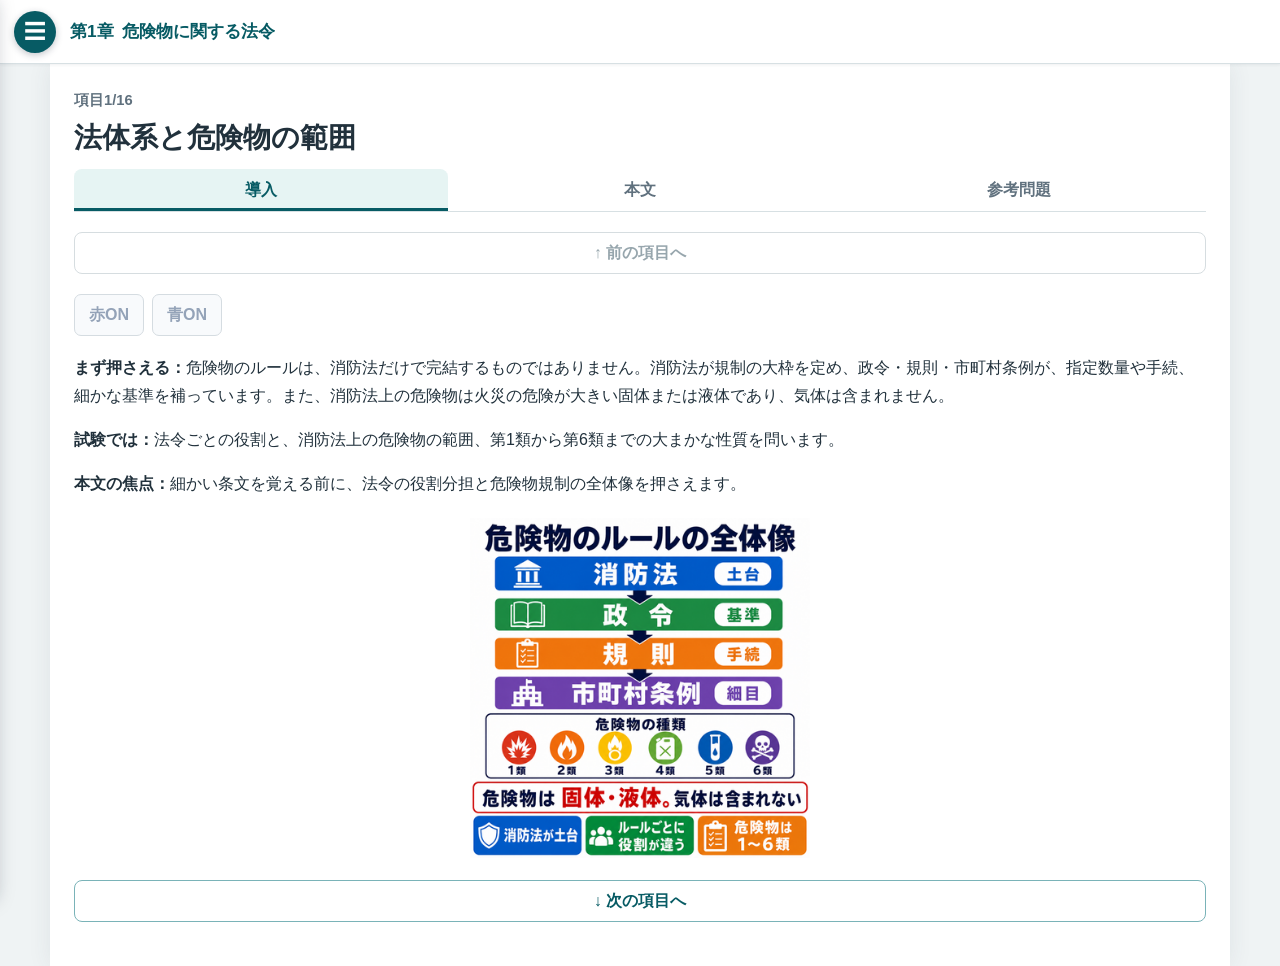
==== commit 6cbb7fd9: "0805" ====
--- a/index.html
+++ b/index.html
@@ -3,21 +3,26 @@
 <head>
   <meta charset="utf-8">
   <meta name="viewport" content="width=device-width, initial-scale=1">
-  <meta name="description" content="乙種第4類危険物取扱者 学習プレビュー">
-  <title>乙4 学習プレビュー</title>
+  <meta name="description" content="乙種第4類危険物取扱者試験 学習教材">
+  <title>乙4 マーカー教材</title>
   <link rel="stylesheet" href="style.css">
 </head>
 <body>
+  <button id="menu-button" class="menu-button" type="button" aria-label="章・項目メニューを開く" aria-expanded="false" aria-controls="side-menu">☰</button>
+  <header class="site-header"><div id="chapter-header" class="chapter-header" aria-live="polite"></div></header>
+  <div id="menu-overlay" class="menu-overlay" hidden></div>
+  <aside id="side-menu" class="side-menu" aria-label="章・項目メニュー" aria-hidden="true">
+    <div class="menu-heading"><h2>章・項目</h2><button id="menu-close" type="button" aria-label="メニューを閉じる">×</button></div>
+    <nav id="menu-list"></nav>
+  </aside>
   <main class="app-shell">
-    <header class="site-header"><a class="brand" href="#" aria-label="教材の先頭へ">乙4 学習プレビュー</a></header>
-    <section id="chapter-selector" class="chapter-selector" aria-label="章を選択"></section>
-    <section id="item-header" class="item-header" aria-live="polite"></section>
-    <section class="tabs" role="tablist" aria-label="表示内容">
-      <button type="button" role="tab" id="tab-intro" aria-controls="panel" aria-selected="true" data-view="intro">導入</button>
-      <button type="button" role="tab" id="tab-body" aria-controls="panel" aria-selected="false" data-view="body">本文</button>
-      <button type="button" role="tab" id="tab-questions" aria-controls="panel" aria-selected="false" data-view="questions">問題演習</button>
+    <section id="item-heading" class="item-heading" aria-live="polite"></section>
+    <section class="tab-row" role="tablist" aria-label="表示内容">
+      <button id="tab-intro" type="button" role="tab" data-view="intro" aria-controls="content-region" aria-selected="true">導入</button>
+      <button id="tab-body" type="button" role="tab" data-view="body" aria-controls="content-region" aria-selected="false">本文</button>
+      <button id="tab-questions" type="button" role="tab" data-view="questions" aria-controls="content-region" aria-selected="false">参考問題</button>
     </section>
-    <section id="panel" class="panel" role="tabpanel" aria-labelledby="tab-intro"></section>
+    <section id="content-region" class="content-region" role="tabpanel" aria-labelledby="tab-intro" aria-live="polite"></section>
   </main>
   <script src="data/chapters.js"></script>
   <script src="data/chapter1_law_items.js"></script>
--- a/style.css
+++ b/style.css
@@ -1,46 +1,21 @@
-:root { --ink:#1f2937; --muted:#64748b; --line:#d7dee8; --blue:#2563eb; --soft:#f8fafc; --red:#c62828; }
+:root { --teal:#075b64; --teal-soft:#e6f4f3; --ink:#21313c; --muted:#60717e; --line:#d7e0e3; --paper:#fff; --bg:#eff3f4; --red:#bd1e2d; --blue:#145bb5; }
 * { box-sizing:border-box; }
 html { scroll-behavior:smooth; }
-body { margin:0; background:#eef2f7; color:var(--ink); font-family:-apple-system,BlinkMacSystemFont,"Segoe UI","Noto Sans JP",sans-serif; line-height:1.8; }
+body { margin:0; min-width:280px; background:var(--bg); color:var(--ink); font-family:-apple-system,BlinkMacSystemFont,"Segoe UI","Noto Sans JP",sans-serif; line-height:1.75; }
 button { font:inherit; }
-.app-shell { width:min(920px,100%); min-height:100vh; margin:auto; background:#fff; box-shadow:0 0 22px #94a3b833; }
-.site-header { padding:16px 24px; border-bottom:1px solid var(--line); }
-.brand { color:var(--ink); font-weight:800; text-decoration:none; }
-.chapter-selector { display:flex; gap:8px; overflow-x:auto; padding:12px 20px; border-bottom:1px solid var(--line); }
-.chapter-selector button, .tabs button { border:0; background:transparent; color:var(--muted); cursor:pointer; font-weight:700; white-space:nowrap; }
-.chapter-selector button { padding:8px 10px; border-radius:8px; }
-.chapter-selector button[aria-current="true"], .tabs button[aria-selected="true"] { color:var(--blue); background:#eff6ff; }
-.item-header { padding:20px 24px 12px; }
-.chapter-name { display:flex; align-items:baseline; gap:8px; min-width:0; white-space:nowrap; overflow:hidden; }
-.chapter-number { color:var(--blue); font-size:1.08rem; font-weight:800; flex:0 0 auto; }
-.chapter-title { font-size:1.08rem; font-weight:800; overflow:hidden; text-overflow:ellipsis; }
-.item-meta { margin-top:8px; color:var(--muted); font-size:.9rem; }
-.item-title { margin:4px 0 0; font-size:clamp(1.22rem,4.5vw,1.65rem); line-height:1.4; }
-.tabs { display:flex; gap:4px; padding:0 20px; border-bottom:1px solid var(--line); }
-.tabs button { flex:1; padding:12px 8px; border-radius:8px 8px 0 0; }
-.panel { min-height:420px; padding:24px; touch-action:pan-y; }
-.content { font-size:1rem; overflow-wrap:anywhere; }
-.content p { margin:0 0 1em; }
-.content h3 { margin:1.55em 0 .5em; font-size:1.08rem; border-left:4px solid #93c5fd; padding-left:.65em; }
-.content ul, .content ol { margin:.2em 0 1.1em; padding-left:1.45em; }
-.content li { margin:.35em 0; padding-left:.15em; }
-.content li > ul, .content li > ol { margin:.35em 0 .25em; }
-.marker { cursor:pointer; border-radius:3px; padding:0 1px; outline-offset:2px; }
-.marker-red { color:var(--red); }.marker-blue { color:#1565c0; }
-.marker.is-revealed.marker-red { background:#fecaca; }.marker.is-revealed.marker-blue { background:#bfdbfe; }
-.marker:focus-visible, button:focus-visible { outline:3px solid #f59e0b; outline-offset:2px; }
-.marker-yellow { background:#fef08a; color:inherit; padding:0 1px; }
-.marker-tools { display:flex; flex-wrap:wrap; gap:8px; margin:0 0 18px; }
-.marker-tools button, .item-nav, .retry { border:1px solid #93c5fd; background:#fff; color:#1d4ed8; border-radius:8px; padding:8px 12px; cursor:pointer; font-weight:700; }
-.item-nav { display:block; width:100%; text-align:center; margin:20px 0; text-decoration:none; }
-.item-nav[disabled] { color:#94a3b8; border-color:#cbd5e1; cursor:not-allowed; }
-.illustration { display:block; width:min(100%,540px); max-height:320px; object-fit:contain; margin:0 auto 20px; border-radius:10px; }
-.question { border:1px solid var(--line); border-radius:12px; padding:18px; margin:0 0 18px; background:var(--soft); }
-.question h3 { border:0; padding:0; margin:0 0 10px; font-size:1rem; }
-.choices { display:grid; gap:8px; margin-top:14px; }
-.choice { width:100%; text-align:left; border:1px solid #bfdbfe; border-radius:8px; background:#fff; padding:10px 12px; cursor:pointer; color:var(--ink); }
-.choice:hover:not(:disabled) { background:#eff6ff; }.choice:disabled { cursor:default; opacity:1; }
-.choice.selected { border-color:#2563eb; background:#dbeafe; }.choice.correct { border-color:#16a34a; background:#dcfce7; }.choice.incorrect { border-color:#dc2626; background:#fee2e2; }
-.result { margin:14px 0 0; font-weight:800; }.result.correct { color:#15803d; }.result.incorrect { color:#b91c1c; }
-.answer-detail { margin:8px 0 0; }.retry { margin-top:12px; }
-@media (max-width:560px) { .site-header{padding:12px 16px}.chapter-selector{padding:8px 12px}.item-header{padding:15px 16px 10px}.chapter-name{gap:5px}.chapter-number,.chapter-title{font-size:.95rem}.tabs{padding:0 10px}.tabs button{font-size:.92rem;padding:10px 3px}.panel{padding:18px 16px}.content{font-size:.96rem}.question{padding:14px} }
+.menu-button { position:fixed; z-index:30; top:11px; left:14px; width:42px; height:42px; border:0; border-radius:50%; background:var(--teal); color:#fff; font-size:1.35rem; line-height:1; cursor:pointer; box-shadow:0 2px 7px #1e293b44; }
+.site-header { position:sticky; z-index:20; top:0; min-height:64px; display:flex; align-items:center; padding:10px 24px 10px 70px; background:#fff; border-bottom:1px solid var(--line); box-shadow:0 1px 3px #1e293b12; }
+.chapter-header { display:flex; align-items:baseline; gap:8px; min-width:0; overflow:hidden; white-space:nowrap; color:var(--teal); font-weight:800; }
+.chapter-number { flex:0 0 auto; font-size:1.08rem; }.chapter-title { overflow:hidden; text-overflow:ellipsis; font-size:1.08rem; }
+.app-shell { width:min(1180px,100%); min-height:calc(100vh - 64px); margin:0 auto; padding:24px; background:var(--paper); box-shadow:0 0 22px #33415516; }
+.item-heading { margin-bottom:12px; }.item-meta { color:var(--muted); font-size:.92rem; font-weight:700; }.item-title { margin:4px 0 0; font-size:clamp(1.28rem,3vw,1.75rem); line-height:1.4; }
+.tab-row { display:flex; gap:5px; border-bottom:1px solid var(--line); }.tab-row button { flex:1; min-height:42px; border:0; border-radius:8px 8px 0 0; background:transparent; color:var(--muted); font-weight:800; cursor:pointer; }.tab-row button[aria-selected="true"] { color:var(--teal); background:var(--teal-soft); box-shadow:inset 0 -3px var(--teal); }
+.content-region { min-height:440px; padding:20px 0; touch-action:pan-y; }.content { overflow-wrap:anywhere; }.content p { margin:0 0 1em; }.content h3 { margin:1.6em 0 .55em; padding-left:.7em; border-left:4px solid #79b9b6; font-size:1.08rem; }.content ul,.content ol { margin:.25em 0 1.1em; padding-left:1.55em; }.content li { margin:.38em 0; }.content li > ul,.content li > ol { margin:.35em 0 .15em; }
+.item-nav { display:block; width:100%; min-height:42px; margin:0 0 20px; border:1px solid #7ab3b8; border-radius:8px; background:#fff; color:var(--teal); font-weight:800; cursor:pointer; }.item-nav.bottom { margin:22px 0 0; }.item-nav:disabled { border-color:#d6dde0; color:#97a6ad; cursor:not-allowed; }
+.illustration { display:block; width:min(100%,560px); max-height:340px; margin:20px auto 0; object-fit:contain; border-radius:8px; }
+.marker-tools { display:flex; flex-wrap:wrap; gap:8px; margin:0 0 18px; }.marker-tools button { min-height:38px; border:1px solid; border-radius:7px; padding:6px 14px; font-weight:800; cursor:pointer; }.marker-tools .red-tool { color:#9f1239; border-color:#fda4af; background:#fff1f2; }.marker-tools .blue-tool { color:#1d4ed8; border-color:#93c5fd; background:#eff6ff; }.marker-tools button:disabled { color:#94a3b8; border-color:#d5dce1; background:#f8fafc; cursor:not-allowed; }
+.marker { border-radius:2px; cursor:pointer; outline-offset:2px; }.marker-red { color:var(--red); }.marker-blue { color:var(--blue); }.marker.is-masked { color:transparent !important; }.marker.is-masked.marker-red { background:var(--red); }.marker.is-masked.marker-blue { background:var(--blue); }.marker-yellow { padding:0 1px; background:#fef08a; color:inherit; }
+.question { margin:0 0 18px; padding:17px; border:1px solid var(--line); border-radius:8px; background:#fbfdfd; }.question h3 { margin:0 0 10px; padding:0; border:0; font-size:1rem; }.choices { display:grid; gap:9px; margin-top:14px; }.choice { min-height:44px; width:100%; padding:10px 12px; border:1px solid #a9cbd0; border-radius:8px; background:#fff; color:var(--ink); text-align:left; cursor:pointer; }.choice:hover:not(:disabled) { background:var(--teal-soft); }.choice:disabled { cursor:default; opacity:1; }.choice.selected { border-width:2px; }.choice.correct { border-color:#15803d; background:#dcfce7; }.choice.incorrect { border-color:#b91c1c; background:#fee2e2; }.result { margin-top:14px; font-weight:900; }.result.correct { color:#157a39; }.result.incorrect { color:#b91c1c; }.answer-detail { margin-top:8px; }.retry { min-height:38px; margin-top:12px; padding:6px 12px; border:1px solid #6ba7ab; border-radius:7px; background:#fff; color:var(--teal); font-weight:800; cursor:pointer; }
+.menu-overlay { position:fixed; z-index:40; inset:0; background:#12242a80; }.side-menu { position:fixed; z-index:50; top:0; bottom:0; left:0; width:min(360px,88vw); overflow-y:auto; transform:translateX(-102%); transition:transform .2s ease; background:#fff; box-shadow:3px 0 18px #0f172a40; }.side-menu.is-open { transform:translateX(0); }.menu-heading { position:sticky; top:0; display:flex; align-items:center; justify-content:space-between; padding:14px 18px; background:#f7fbfb; border-bottom:1px solid var(--line); }.menu-heading h2 { margin:0; font-size:1.1rem; }.menu-heading button { width:38px; height:38px; border:0; border-radius:50%; background:#e5eeee; color:var(--teal); font-size:1.3rem; cursor:pointer; }.menu-section { padding:12px; border-bottom:1px solid var(--line); }.menu-chapter { width:100%; min-height:42px; border:0; border-radius:7px; background:transparent; color:var(--teal); text-align:left; font-weight:900; cursor:pointer; }.menu-item { display:block; width:100%; min-height:38px; margin-top:3px; padding:7px 9px 7px 15px; border:0; border-radius:6px; background:transparent; color:var(--ink); text-align:left; cursor:pointer; }.menu-chapter[aria-current="true"],.menu-item[aria-current="true"] { background:var(--teal-soft); color:#034d53; font-weight:800; }.menu-item[aria-current="true"] { box-shadow:inset 4px 0 var(--teal); }
+button:focus-visible,.marker:focus-visible { outline:3px solid #f59e0b; outline-offset:2px; }
+@media (max-width:760px) { .site-header { min-height:58px; padding:8px 14px 8px 66px; }.menu-button { top:8px; left:12px; width:40px; height:40px; }.chapter-header { gap:5px; }.chapter-number,.chapter-title { font-size:.95rem; }.app-shell { padding:17px 15px; }.content-region { padding-top:16px; }.tab-row button { font-size:.92rem; }.question { padding:14px; } }
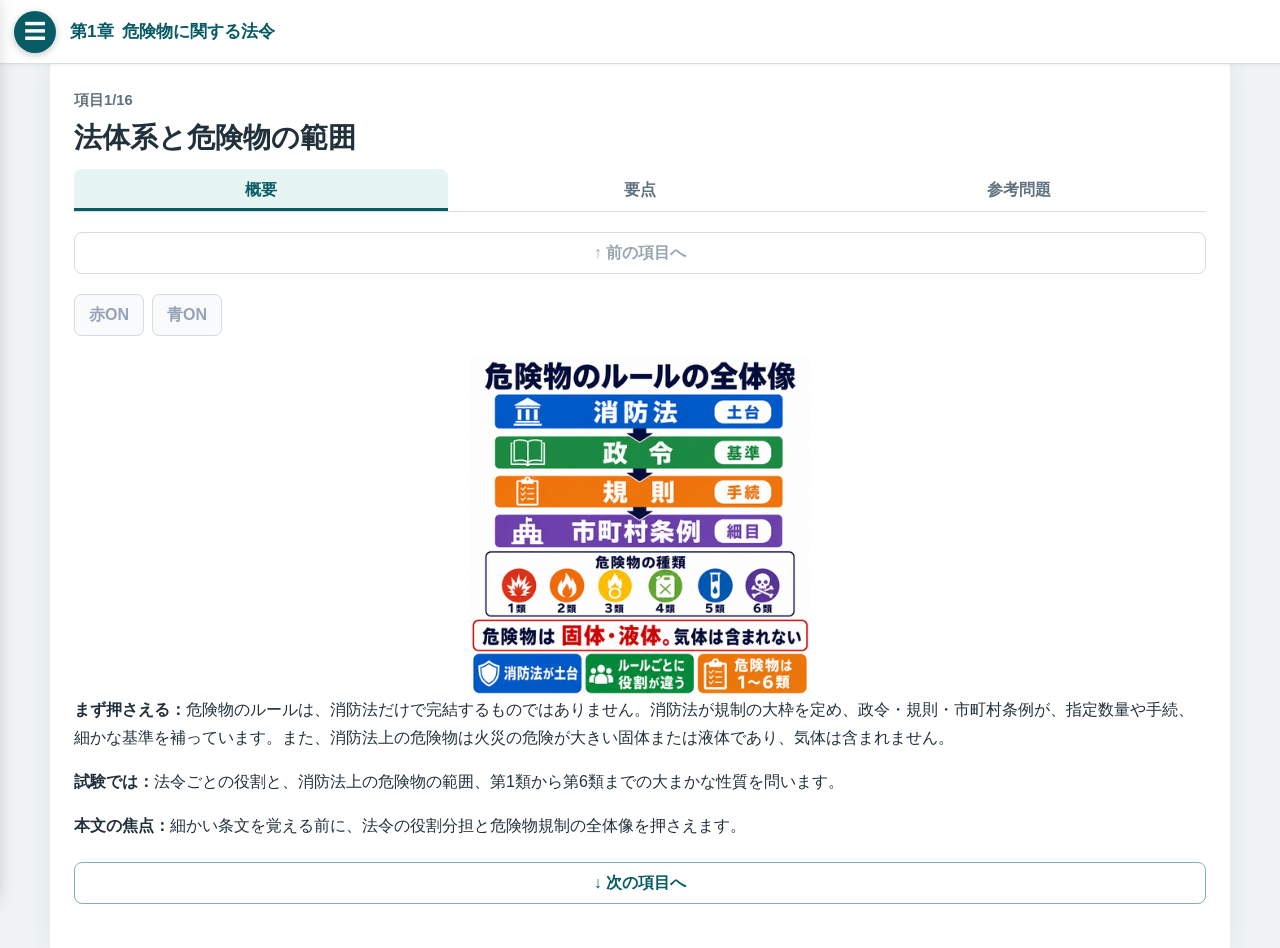
==== commit 152b2514: "0806_2" ====
--- a/index.html
+++ b/index.html
@@ -18,8 +18,8 @@
   <main class="app-shell">
     <section id="item-heading" class="item-heading" aria-live="polite"></section>
     <section class="tab-row" role="tablist" aria-label="表示内容">
-      <button id="tab-intro" type="button" role="tab" data-view="intro" aria-controls="content-region" aria-selected="true">導入</button>
-      <button id="tab-body" type="button" role="tab" data-view="body" aria-controls="content-region" aria-selected="false">本文</button>
+      <button id="tab-intro" type="button" role="tab" data-view="intro" aria-controls="content-region" aria-selected="true">概要</button>
+      <button id="tab-body" type="button" role="tab" data-view="body" aria-controls="content-region" aria-selected="false">要点</button>
       <button id="tab-questions" type="button" role="tab" data-view="questions" aria-controls="content-region" aria-selected="false">参考問題</button>
     </section>
     <section id="content-region" class="content-region" role="tabpanel" aria-labelledby="tab-intro" aria-live="polite"></section>
